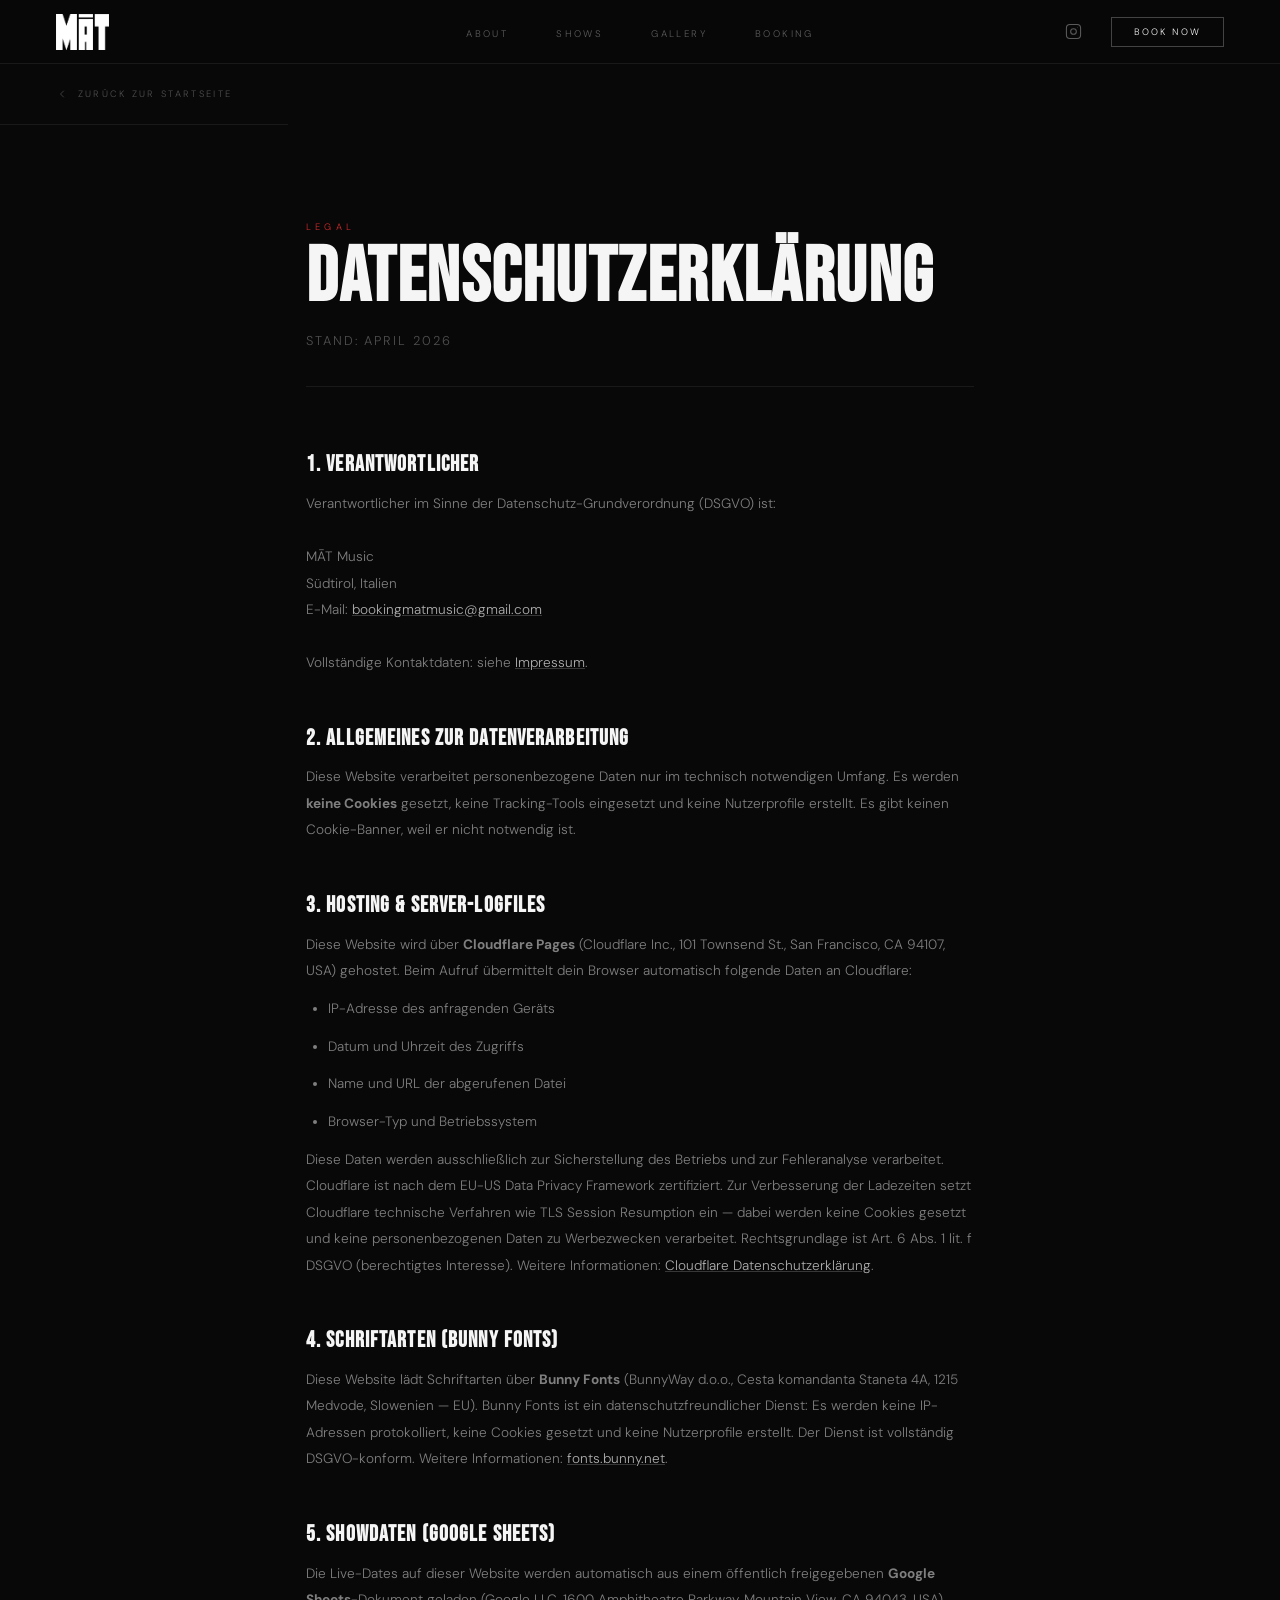
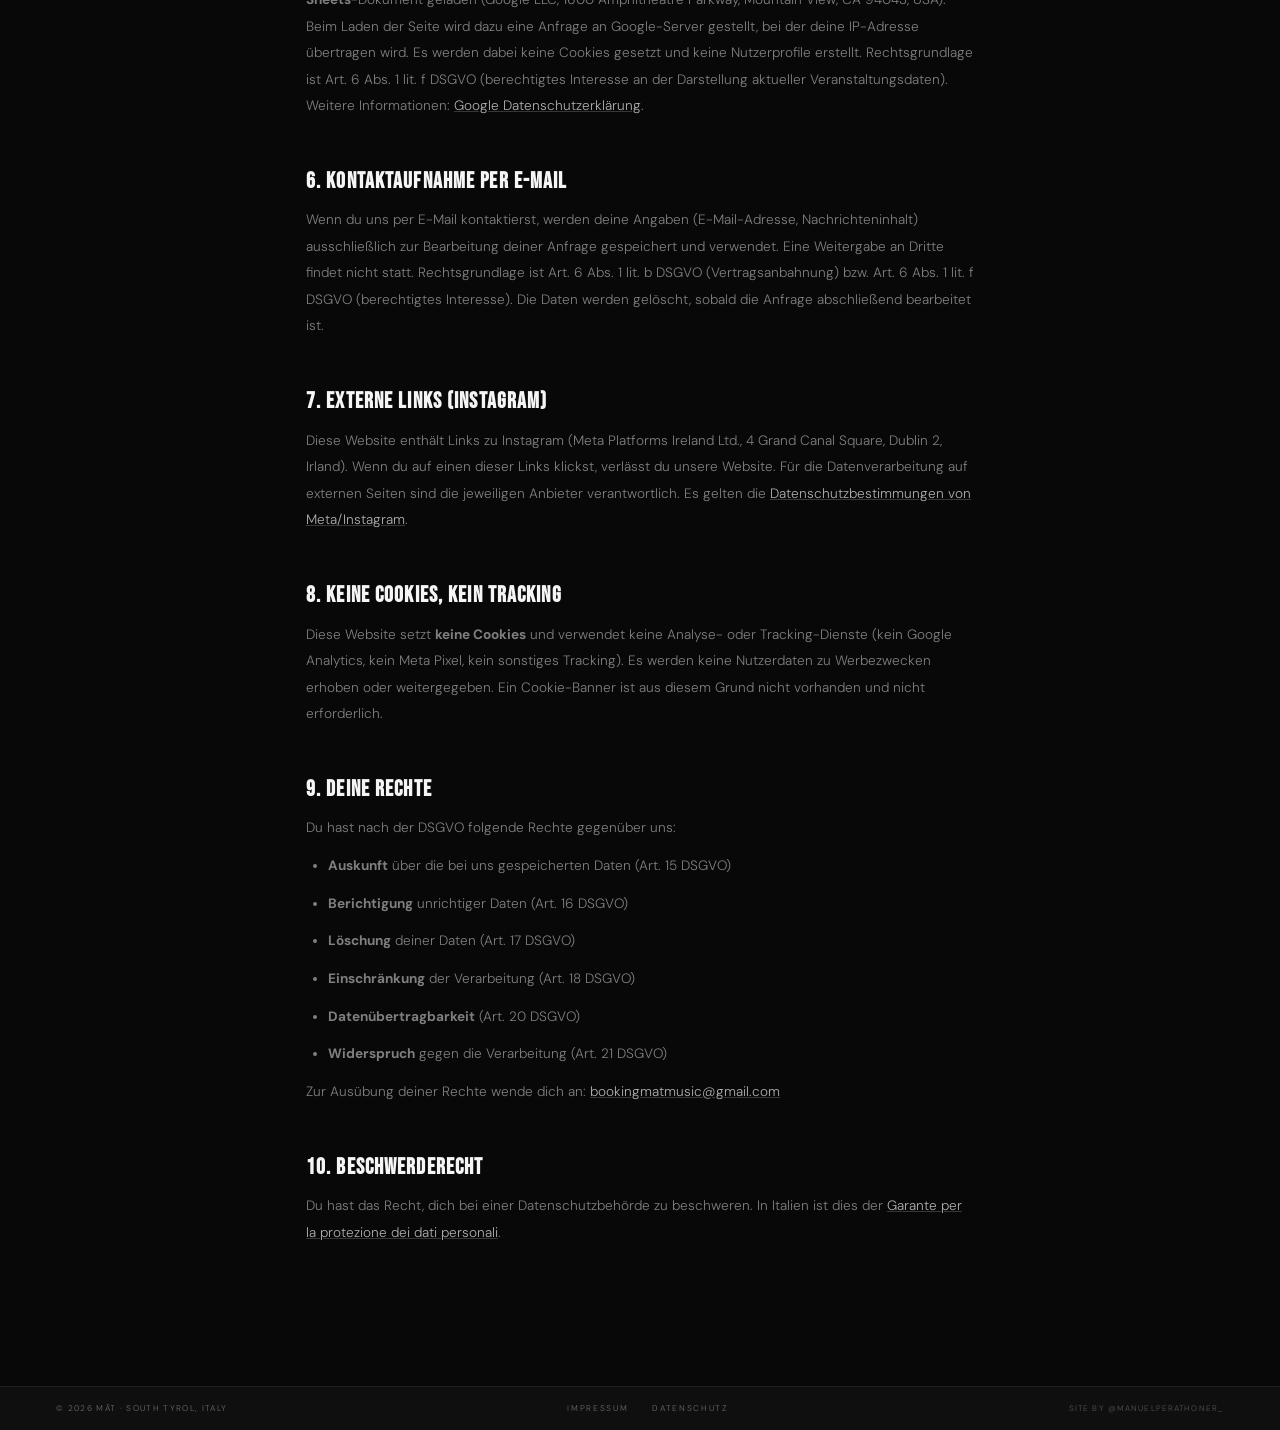
==== datenschutz.html @ 310b2f42 "Public it with Git instead of the old way" ====
<!DOCTYPE html>
<html lang="de">
<head>
  <meta charset="UTF-8">
  <meta name="viewport" content="width=device-width, initial-scale=1.0">
  <title>Datenschutz — MĀT</title>
  <meta name="description" content="Datenschutzerklärung der Website von MĀT — DJ und Producer aus Südtirol, Italien.">
  <meta name="robots" content="noindex, follow">
  <link rel="icon" type="image/svg+xml" href="favicon.svg">
  <link rel="icon" type="image/png" href="assets/logo-white.png">
  <link rel="stylesheet" href="style.css">
  <link rel="preconnect" href="https://fonts.bunny.net">
  <link href="https://fonts.bunny.net/css2?family=Bebas+Neue&family=DM+Sans:ital,wght@0,300;0,400;0,500;1,300&display=swap" rel="stylesheet">
  <style>
    .legal-page {
      max-width: 780px;
      margin: 0 auto;
      padding: 6rem 3.5rem 8rem;
    }
    .legal-page h1 {
      font-family: var(--font-display);
      font-size: clamp(3rem, 6vw, 5rem);
      line-height: 0.9;
      letter-spacing: 0.02em;
      margin-bottom: 1rem;
    }
    .legal-page .intro {
      font-size: 0.8rem;
      color: rgba(245,245,245,0.3);
      letter-spacing: 0.15em;
      text-transform: uppercase;
      margin-bottom: 4rem;
      padding-bottom: 2rem;
      border-bottom: 1px solid var(--border);
    }
    .legal-page h2 {
      font-family: var(--font-display);
      font-size: 1.4rem;
      letter-spacing: 0.05em;
      margin-top: 3rem;
      margin-bottom: 0.8rem;
      color: var(--w);
    }
    .legal-page p,
    .legal-page li {
      font-size: 0.85rem;
      line-height: 1.95;
      color: rgba(245,245,245,0.5);
      margin-bottom: 0.7rem;
    }
    .legal-page ul {
      padding-left: 1.4rem;
      margin-bottom: 0.7rem;
    }
    .legal-page a {
      color: rgba(245,245,245,0.7);
      text-decoration: underline;
      text-decoration-color: rgba(245,245,245,0.2);
      transition: color 0.2s;
    }
    .legal-page a:hover {
      color: var(--w);
    }
    .legal-page .label {
      font-size: 0.58rem;
      letter-spacing: 0.45em;
      text-transform: uppercase;
      color: var(--red);
      margin-bottom: 0.7rem;
    }
    .back-link {
      display: inline-flex;
      align-items: center;
      gap: 0.6rem;
      font-size: 0.58rem;
      letter-spacing: 0.25em;
      text-transform: uppercase;
      color: rgba(245,245,245,0.3);
      padding: 1.5rem 3.5rem;
      border-bottom: 1px solid var(--border);
      transition: color 0.2s;
      text-decoration: none;
    }
    .back-link:hover {
      color: var(--w);
    }
    .back-link svg {
      flex-shrink: 0;
    }
    @media (max-width: 768px) {
      .legal-page {
        padding: 4rem 1.5rem 6rem;
      }
      .back-link {
        padding: 1.2rem 1.5rem;
      }
    }
  </style>
</head>
<body>

  <!-- NAV -->
  <nav id="nav">
    <a href="index.html" class="nav-logo">
      <img src="assets/logo-white.png" alt="MĀT">
    </a>
    <ul class="nav-links">
      <li><a href="index.html#about">About</a></li>
      <li><a href="index.html#shows">Shows</a></li>
      <li><a href="index.html#gallery">Gallery</a></li>
      <li><a href="index.html#booking">Booking</a></li>
    </ul>
    <div class="nav-right">
      <a class="nav-ig" href="https://www.instagram.com/djmat.mp3" target="_blank" rel="noopener" aria-label="Instagram">
        <svg xmlns="http://www.w3.org/2000/svg" width="17" height="17" viewBox="0 0 24 24" fill="none" stroke="currentColor" stroke-width="1.5" stroke-linecap="round" stroke-linejoin="round"><rect x="2" y="2" width="20" height="20" rx="5" ry="5"/><circle cx="12" cy="12" r="4"/><circle cx="17.5" cy="6.5" r="0.5" fill="currentColor" stroke="none"/></svg>
      </a>
      <a class="nav-book" href="index.html#booking">Book Now</a>
    </div>
    <button class="nav-burger" id="burger" aria-label="Menu">
      <span></span><span></span><span></span>
    </button>
  </nav>

  <!-- MOBILE MENU -->
  <div class="mobile-menu" id="mobile-menu">
    <ul>
      <li><a href="index.html#about">About</a></li>
      <li><a href="index.html#shows">Shows</a></li>
      <li><a href="index.html#gallery">Gallery</a></li>
      <li><a href="index.html#booking">Booking</a></li>
    </ul>
    <div class="mobile-menu-bottom">
      <a href="index.html#booking" class="mobile-book">Book Now</a>
      <a href="https://instagram.com/djmat.mp3" target="_blank" rel="noopener" class="mobile-ig" aria-label="Instagram">
        <svg xmlns="http://www.w3.org/2000/svg" width="16" height="16" viewBox="0 0 24 24" fill="none" stroke="currentColor" stroke-width="1.5" stroke-linecap="round" stroke-linejoin="round"><rect x="2" y="2" width="20" height="20" rx="5" ry="5"/><circle cx="12" cy="12" r="4"/><circle cx="17.5" cy="6.5" r="0.5" fill="currentColor" stroke="none"/></svg>
        @djmat.mp3
      </a>
    </div>
  </div>

  <a href="index.html" class="back-link">
    <svg xmlns="http://www.w3.org/2000/svg" width="12" height="12" viewBox="0 0 24 24" fill="none" stroke="currentColor" stroke-width="1.5" stroke-linecap="round" stroke-linejoin="round"><polyline points="15 18 9 12 15 6"/></svg>
    Zurück zur Startseite
  </a>

  <main class="legal-page">
    <div class="label">Legal</div>
    <h1>Datenschutz&shy;erklärung</h1>
    <p class="intro">Stand: April 2026</p>

    <h2>1. Verantwortlicher</h2>
    <p>
      Verantwortlicher im Sinne der Datenschutz-Grundverordnung (DSGVO) ist:<br><br>
      MĀT Music<br>
      Südtirol, Italien<br>
      E-Mail: <a href="mailto:bookingmatmusic@gmail.com">bookingmatmusic@gmail.com</a><br><br>
      Vollständige Kontaktdaten: siehe <a href="impressum.html">Impressum</a>.
    </p>

    <h2>2. Allgemeines zur Datenverarbeitung</h2>
    <p>Diese Website verarbeitet personenbezogene Daten nur im technisch notwendigen Umfang. Es werden <strong>keine Cookies</strong> gesetzt, keine Tracking-Tools eingesetzt und keine Nutzerprofile erstellt. Es gibt keinen Cookie-Banner, weil er nicht notwendig ist.</p>

    <h2>3. Hosting &amp; Server-Logfiles</h2>
    <p>Diese Website wird über <strong>Cloudflare Pages</strong> (Cloudflare Inc., 101 Townsend St., San Francisco, CA 94107, USA) gehostet. Beim Aufruf übermittelt dein Browser automatisch folgende Daten an Cloudflare:</p>
    <ul>
      <li>IP-Adresse des anfragenden Geräts</li>
      <li>Datum und Uhrzeit des Zugriffs</li>
      <li>Name und URL der abgerufenen Datei</li>
      <li>Browser-Typ und Betriebssystem</li>
    </ul>
    <p>Diese Daten werden ausschließlich zur Sicherstellung des Betriebs und zur Fehleranalyse verarbeitet. Cloudflare ist nach dem EU-US Data Privacy Framework zertifiziert. Zur Verbesserung der Ladezeiten setzt Cloudflare technische Verfahren wie TLS Session Resumption ein — dabei werden keine Cookies gesetzt und keine personenbezogenen Daten zu Werbezwecken verarbeitet. Rechtsgrundlage ist Art. 6 Abs. 1 lit. f DSGVO (berechtigtes Interesse). Weitere Informationen: <a href="https://www.cloudflare.com/privacypolicy/" target="_blank" rel="noopener">Cloudflare Datenschutzerklärung</a>.</p>

    <h2>4. Schriftarten (Bunny Fonts)</h2>
    <p>Diese Website lädt Schriftarten über <strong>Bunny Fonts</strong> (BunnyWay d.o.o., Cesta komandanta Staneta 4A, 1215 Medvode, Slowenien — EU). Bunny Fonts ist ein datenschutzfreundlicher Dienst: Es werden keine IP-Adressen protokolliert, keine Cookies gesetzt und keine Nutzerprofile erstellt. Der Dienst ist vollständig DSGVO-konform. Weitere Informationen: <a href="https://fonts.bunny.net" target="_blank" rel="noopener">fonts.bunny.net</a>.</p>

    <h2>5. Showdaten (Google Sheets)</h2>
    <p>Die Live-Dates auf dieser Website werden automatisch aus einem öffentlich freigegebenen <strong>Google Sheets</strong>-Dokument geladen (Google LLC, 1600 Amphitheatre Parkway, Mountain View, CA 94043, USA). Beim Laden der Seite wird dazu eine Anfrage an Google-Server gestellt, bei der deine IP-Adresse übertragen wird. Es werden dabei keine Cookies gesetzt und keine Nutzerprofile erstellt. Rechtsgrundlage ist Art. 6 Abs. 1 lit. f DSGVO (berechtigtes Interesse an der Darstellung aktueller Veranstaltungsdaten). Weitere Informationen: <a href="https://policies.google.com/privacy" target="_blank" rel="noopener">Google Datenschutzerklärung</a>.</p>

    <h2>6. Kontaktaufnahme per E-Mail</h2>
    <p>Wenn du uns per E-Mail kontaktierst, werden deine Angaben (E-Mail-Adresse, Nachrichteninhalt) ausschließlich zur Bearbeitung deiner Anfrage gespeichert und verwendet. Eine Weitergabe an Dritte findet nicht statt. Rechtsgrundlage ist Art. 6 Abs. 1 lit. b DSGVO (Vertragsanbahnung) bzw. Art. 6 Abs. 1 lit. f DSGVO (berechtigtes Interesse). Die Daten werden gelöscht, sobald die Anfrage abschließend bearbeitet ist.</p>

    <h2>7. Externe Links (Instagram)</h2>
    <p>Diese Website enthält Links zu Instagram (Meta Platforms Ireland Ltd., 4 Grand Canal Square, Dublin 2, Irland). Wenn du auf einen dieser Links klickst, verlässt du unsere Website. Für die Datenverarbeitung auf externen Seiten sind die jeweiligen Anbieter verantwortlich. Es gelten die <a href="https://privacycenter.instagram.com/policy" target="_blank" rel="noopener">Datenschutzbestimmungen von Meta/Instagram</a>.</p>

    <h2>8. Keine Cookies, kein Tracking</h2>
    <p>Diese Website setzt <strong>keine Cookies</strong> und verwendet keine Analyse- oder Tracking-Dienste (kein Google Analytics, kein Meta Pixel, kein sonstiges Tracking). Es werden keine Nutzerdaten zu Werbezwecken erhoben oder weitergegeben. Ein Cookie-Banner ist aus diesem Grund nicht vorhanden und nicht erforderlich.</p>

    <h2>9. Deine Rechte</h2>
    <p>Du hast nach der DSGVO folgende Rechte gegenüber uns:</p>
    <ul>
      <li><strong>Auskunft</strong> über die bei uns gespeicherten Daten (Art. 15 DSGVO)</li>
      <li><strong>Berichtigung</strong> unrichtiger Daten (Art. 16 DSGVO)</li>
      <li><strong>Löschung</strong> deiner Daten (Art. 17 DSGVO)</li>
      <li><strong>Einschränkung</strong> der Verarbeitung (Art. 18 DSGVO)</li>
      <li><strong>Datenübertragbarkeit</strong> (Art. 20 DSGVO)</li>
      <li><strong>Widerspruch</strong> gegen die Verarbeitung (Art. 21 DSGVO)</li>
    </ul>
    <p>Zur Ausübung deiner Rechte wende dich an: <a href="mailto:bookingmatmusic@gmail.com">bookingmatmusic@gmail.com</a></p>

    <h2>10. Beschwerderecht</h2>
    <p>Du hast das Recht, dich bei einer Datenschutzbehörde zu beschweren. In Italien ist dies der <a href="https://www.garanteprivacy.it" target="_blank" rel="noopener">Garante per la protezione dei dati personali</a>.</p>
  </main>

  <!-- FOOTER (minimal) -->
  <footer>
    <div class="footer-bottom">
      <span class="footer-copy">© 2026 MĀT · South Tyrol, Italy</span>
      <div class="footer-legal-links">
        <a href="impressum.html" class="footer-legal-link">Impressum</a>
        <a href="datenschutz.html" class="footer-legal-link">Datenschutz</a>
      </div>
      <span class="footer-credit">site by <a href="https://instagram.com/manuelperathoner_" target="_blank" rel="noopener">@manuelperathoner_</a></span>
    </div>
  </footer>

  <script>
    // Mobile menu
    const burger = document.querySelector('.nav-burger');
    const mobileMenu = document.getElementById('mobile-menu');
    if (burger && mobileMenu) {
      burger.addEventListener('click', () => mobileMenu.classList.toggle('open'));
      mobileMenu.querySelectorAll('a').forEach(l => l.addEventListener('click', () => mobileMenu.classList.remove('open')));
    }
    // Nav hide on scroll
    let lastScroll = 0;
    const nav = document.getElementById('nav');
    nav.style.transition = 'transform 0.3s ease';
    window.addEventListener('scroll', () => {
      const current = window.scrollY;
      nav.style.transform = (current > 80 && current > lastScroll) ? 'translateY(-100%)' : 'translateY(0)';
      lastScroll = current;
    }, { passive: true });
  </script>
</body>
</html>
---- style.css ----
/* =========================================
   MĀT — DJ Website
   style.css
   ========================================= */

/* --- RESET & ROOT --- */
*, *::before, *::after {
  margin: 0;
  padding: 0;
  box-sizing: border-box;
}

:root {
  --bg:       #080808;
  --bg2:      #0F0F0F;
  --bg3:      #141414;
  --w:        #F5F5F5;
  --w2:       rgba(245, 245, 245, 0.55);
  --w3:       rgba(245, 245, 245, 0.12);
  --red:      #D42B2B;
  --border:   rgba(245, 245, 245, 0.07);
  --font-display: 'Bebas Neue', sans-serif;
  --font-body:    'DM Sans', sans-serif;
}

html {
  scroll-behavior: smooth;
}

body {
  background: var(--bg);
  color: var(--w);
  font-family: var(--font-body);
  font-weight: 300;
  overflow-x: hidden;
  -webkit-font-smoothing: antialiased;
}

img {
  display: block;
  max-width: 100%;
}

a {
  color: inherit;
  text-decoration: none;
}

/* --- TYPOGRAPHY --- */
.sec-label {
  font-size: 0.58rem;
  letter-spacing: 0.45em;
  text-transform: uppercase;
  color: var(--red);
  margin-bottom: 0.7rem;
}

.sec-title {
  font-family: var(--font-display);
  font-size: clamp(3rem, 6vw, 5.5rem);
  line-height: 0.88;
  letter-spacing: 0.02em;
  margin-bottom: 2.5rem;
}

/* --- LAYOUT --- */
.container {
  max-width: 1200px;
  margin: 0 auto;
  padding: 0 3.5rem;
}

.section {
  padding: 6rem 0;
}

.divider {
  height: 1px;
  background: var(--border);
  margin: 0 3.5rem;
}

/* --- BUTTONS --- */
.btn {
  display: inline-block;
  padding: 0.95rem 2.5rem;
  font-family: var(--font-body);
  font-size: 0.68rem;
  letter-spacing: 0.2em;
  text-transform: uppercase;
  font-weight: 500;
  transition: all 0.2s ease;
  cursor: pointer;
}

.btn-white {
  background: var(--w);
  color: var(--bg);
}

.btn-white:hover {
  background: #ddd;
}

.btn-line {
  border: 1px solid rgba(245, 245, 245, 0.25);
  color: var(--w);
}

.btn-line:hover {
  border-color: var(--w);
}

/* =========================================
   NAV
   ========================================= */
nav {
  position: sticky;
  top: 0;
  z-index: 100;
  display: flex;
  justify-content: space-between;
  align-items: center;
  padding: 0 3.5rem;
  height: 64px;
  background: rgba(8, 8, 8, 0.97);
  border-bottom: 1px solid var(--border);
  backdrop-filter: blur(16px);
  -webkit-backdrop-filter: blur(16px);
}

.nav-logo img {
  height: 36px;
  transition: opacity 0.2s ease;
}

.nav-logo img:hover {
  opacity: 0.75;
}

.nav-links {
  display: flex;
  gap: 3rem;
  list-style: none;
  position: absolute;
  left: 50%;
  transform: translateX(-50%);
}

.nav-links a {
  font-size: 0.6rem;
  letter-spacing: 0.25em;
  text-transform: uppercase;
  opacity: 0.35;
  transition: opacity 0.2s;
}

.nav-links a:hover {
  opacity: 1;
}

.nav-right {
  display: flex;
  align-items: center;
  gap: 1.8rem;
}

.nav-ig {
  display: flex;
  align-items: center;
  opacity: 0.35;
  transition: opacity 0.2s;
}

.nav-ig:hover {
  opacity: 1;
}

.nav-book {
  padding: 0.5rem 1.4rem;
  border: 1px solid rgba(245, 245, 245, 0.25);
  font-size: 0.58rem;
  letter-spacing: 0.22em;
  text-transform: uppercase;
  transition: background 0.2s, color 0.2s, border-color 0.2s;
}

.nav-book:hover {
  background: var(--w);
  color: var(--bg);
  border-color: var(--w);
}

.nav-burger {
  display: none;
  flex-direction: column;
  gap: 5px;
  background: none;
  border: none;
  cursor: pointer;
  padding: 4px;
}

.nav-burger span {
  display: block;
  width: 24px;
  height: 1px;
  background: var(--w);
  transition: all 0.3s;
}

/* Mobile Menu */
.mobile-menu {
  display: none;
  position: fixed;
  top: 61px;
  left: 0;
  right: 0;
  z-index: 99;
  background: rgba(8, 8, 8, 0.98);
  border-bottom: 1px solid var(--border);
  padding: 2rem 3rem;
  transform: translateY(-100%);
  transition: transform 0.3s ease;
}

.mobile-menu.open {
  transform: translateY(0);
}

.mobile-menu ul {
  list-style: none;
  display: flex;
  flex-direction: column;
  gap: 1.5rem;
}

.mobile-menu a {
  font-size: 1rem;
  letter-spacing: 0.2em;
  text-transform: uppercase;
  opacity: 0.6;
  transition: opacity 0.2s;
}

.mobile-menu a:hover {
  opacity: 1;
}

.mobile-menu-bottom {
  display: flex;
  align-items: center;
  justify-content: space-between;
  margin-top: 2rem;
  padding-top: 1.5rem;
  border-top: 1px solid var(--border);
}

.mobile-book {
  display: inline-block;
  padding: 0.7rem 1.8rem;
  border: 1px solid rgba(245, 245, 245, 0.25);
  font-size: 0.6rem;
  letter-spacing: 0.22em;
  text-transform: uppercase;
  color: var(--w) !important;
  opacity: 1 !important;
  transition: background 0.2s, border-color 0.2s;
}

.mobile-book:hover {
  background: var(--w);
  color: var(--bg) !important;
  border-color: var(--w);
}

.mobile-ig {
  display: flex;
  align-items: center;
  gap: 0.5rem;
  font-size: 0.58rem;
  letter-spacing: 0.18em;
  text-transform: uppercase;
  color: rgba(245, 245, 245, 0.5) !important;
  opacity: 1 !important;
  transition: color 0.2s;
}

.mobile-ig:hover {
  color: var(--w) !important;
}

/* =========================================
   HERO
   ========================================= */
.hero {
  position: relative;
  min-height: 100vh;
  display: flex;
  flex-direction: column;
  justify-content: flex-end;
  padding: 0 3.5rem 2rem;
  overflow: hidden;
}

.hero-bg {
  position: absolute;
  inset: 0;
  z-index: 0;
}

.hero-bg img {
  width: 100%;
  height: 100%;
  object-fit: cover;
  filter: saturate(0) brightness(0.35);
}

.hero-bg::after {
  content: '';
  position: absolute;
  inset: 0;
  background: linear-gradient(
    to top,
    rgba(8, 8, 8, 0.95) 0%,
    rgba(8, 8, 8, 0.3) 45%,
    rgba(8, 8, 8, 0.05) 100%
  );
}

.hero-content {
  position: relative;
  z-index: 2;
  max-width: 900px;
}

.hero-eyebrow {
  display: flex;
  align-items: center;
  gap: 0.7rem;
  font-size: 0.6rem;
  letter-spacing: 0.35em;
  text-transform: uppercase;
  color: rgba(245, 245, 245, 0.4);
  margin-bottom: 1rem;
}

.eyebrow-line {
  display: block;
  width: 24px;
  height: 1px;
  background: var(--red);
  flex-shrink: 0;
}

.hero-logo {
  width: min(480px, 75vw);
  margin-top: 4rem;
  margin-bottom: 2.5rem;
  transition: transform 0.3s ease;
}

.hero-logo:hover {
  transform: scale(1.02);
}

.hero-desc {
  font-size: 0.95rem;
  line-height: 1.9;
  color: var(--w2);
  max-width: 500px;
  margin-bottom: 3.5rem;
}

.hero-btns {
  display: flex;
  gap: 1.2rem;
  flex-wrap: wrap;
  margin-bottom: 4rem;
}

.hero-stats {
  display: flex;
  gap: 3.5rem;
  padding-top: 3rem;
  border-top: 1px solid var(--border);
}

.hstat-n {
  font-family: var(--font-display);
  font-size: 2.8rem;
  line-height: 1;
}

.hstat-l {
  font-size: 0.6rem;
  letter-spacing: 0.2em;
  text-transform: uppercase;
  color: rgba(245, 245, 245, 0.3);
  margin-top: 0.3rem;
}

/* =========================================
   TICKER
   ========================================= */
.ticker {
  overflow: hidden;
  white-space: nowrap;
  border-top: 1px solid var(--border);
  border-bottom: 1px solid var(--border);
  padding: 0.6rem 0;
  background: var(--bg2);
}

.ticker-inner {
  display: inline-block;
  animation: tick 28s linear infinite;
  font-family: var(--font-display);
  font-size: 0.9rem;
  letter-spacing: 0.2em;
  color: rgba(245, 245, 245, 0.22);
}

.ticker-inner b {
  color: var(--red);
  font-weight: 400;
}

@keyframes tick {
  0%   { transform: translateX(0); }
  100% { transform: translateX(-50%); }
}

/* =========================================
   ABOUT
   ========================================= */
.about-grid {
  display: grid;
  grid-template-columns: 1fr 1fr;
  gap: 6rem;
  align-items: start;
}

.about-photo {
  aspect-ratio: 3 / 4;
  overflow: hidden;
  position: relative;
}

.about-photo img {
  width: 100%;
  height: 100%;
  object-fit: cover;
  filter: saturate(0) brightness(0.8);
  transition: transform 0.6s ease;
}

.about-photo:hover img {
  transform: scale(1.03);
}

.about-photo::before {
  content: '';
  position: absolute;
  inset: 0;
  border: 1px solid var(--border);
  z-index: 1;
  pointer-events: none;
}

.about-text p {
  font-size: 0.88rem;
  line-height: 1.95;
  color: var(--w2);
  margin-bottom: 1.1rem;
}

.pill-row {
  display: flex;
  flex-wrap: wrap;
  gap: 0.5rem;
  margin-top: 1.8rem;
}

.pill {
  padding: 0.35rem 0.9rem;
  border: 1px solid var(--border);
  font-size: 0.6rem;
  letter-spacing: 0.18em;
  text-transform: uppercase;
  color: rgba(245, 245, 245, 0.35);
  transition: border-color 0.2s, color 0.2s;
}

.pill:hover {
  border-color: rgba(245, 245, 245, 0.3);
  color: rgba(245, 245, 245, 0.7);
}

/* =========================================
   SHOWS / GIGS
   ========================================= */
.shows-section {
  background: var(--bg2);
  padding: 5rem 0 0;
}

.shows-section .container {
  padding-bottom: 2rem;
}

.gigs-list {
  border-top: 1px solid var(--border);
}

.gig {
  display: grid;
  grid-template-columns: 100px 1fr auto;
  align-items: center;
  padding: 1.5rem 3.5rem;
  border-bottom: 1px solid var(--border);
  gap: 2rem;
  transition: background 0.18s;
  cursor: default;
  position: relative;
}

.gig::after {
  content: '';
  position: absolute;
  left: 0;
  top: 0;
  bottom: 0;
  width: 2px;
  background: var(--red);
  transform: scaleY(0);
  transform-origin: bottom;
  transition: transform 0.3s ease;
}

.gig:hover {
  background: rgba(245, 245, 245, 0.02);
}

.gig:hover::after {
  transform: scaleY(1);
}

.gig:hover .gig-v {
  color: var(--w);
}

.gig-d {
  font-family: var(--font-display);
  font-size: 1rem;
  color: rgba(245, 245, 245, 0.35);
  letter-spacing: 0.06em;
}

.gig-v {
  font-size: 0.9rem;
  color: rgba(245, 245, 245, 0.7);
  transition: color 0.2s;
  letter-spacing: 0.02em;
}

.gig-l {
  font-size: 0.6rem;
  letter-spacing: 0.18em;
  text-transform: uppercase;
  color: rgba(245, 245, 245, 0.25);
  text-align: right;
}

/* =========================================
   SOUNDS / MIXES
   ========================================= */
.sounds-section {
  padding: 5rem 0 0;
}

.sounds-section .container {
  padding-bottom: 2rem;
}

.sounds-section .mix-grid {
  border-top: 1px solid var(--border);
  border-bottom: 1px solid var(--border);
}

.mix-grid {
  display: grid;
  grid-template-columns: repeat(3, 1fr);
  gap: 1px;
  background: var(--border);
}

.mix-card {
  background: var(--bg2);
  padding: 2.2rem;
  position: relative;
  overflow: hidden;
  cursor: pointer;
  transition: background 0.2s;
}

.mix-card:hover {
  background: var(--bg3);
}

.mix-card:hover .mix-play {
  opacity: 1;
  transform: scale(1);
}

.mix-num {
  font-family: var(--font-display);
  font-size: 4rem;
  color: rgba(245, 245, 245, 0.04);
  line-height: 1;
  position: absolute;
  right: 1rem;
  bottom: 0.5rem;
  user-select: none;
}

.mix-tag {
  font-size: 0.58rem;
  letter-spacing: 0.25em;
  text-transform: uppercase;
  color: var(--red);
  margin-bottom: 0.7rem;
}

.mix-title {
  font-family: var(--font-display);
  font-size: 1.8rem;
  letter-spacing: 0.04em;
  line-height: 1;
  margin-bottom: 0.4rem;
}

.mix-meta {
  font-size: 0.68rem;
  color: rgba(245, 245, 245, 0.3);
  letter-spacing: 0.1em;
}

.mix-play {
  display: inline-flex;
  align-items: center;
  justify-content: center;
  width: 36px;
  height: 36px;
  border: 1px solid rgba(245, 245, 245, 0.2);
  margin-top: 1.5rem;
  opacity: 0;
  transform: scale(0.8);
  transition: all 0.25s ease;
  color: var(--w);
}

.mix-play svg {
  width: 12px;
  height: 12px;
}

/* =========================================
   BOOKING
   ========================================= */
.booking-section {
  background: var(--bg2);
  border-top: 1px solid var(--border);
  border-bottom: 1px solid var(--border);
  padding: 6rem 0;
}

.booking-grid {
  display: grid;
  grid-template-columns: 1fr 1fr;
  gap: 6rem;
  align-items: start;
}

.booking-title {
  font-family: var(--font-display);
  font-size: clamp(3rem, 6vw, 5rem);
  line-height: 0.88;
  margin-bottom: 2rem;
}

.booking-p {
  font-size: 0.85rem;
  line-height: 1.9;
  color: var(--w2);
  margin-bottom: 2.5rem;
}

.booking-email {
  display: block;
  font-family: var(--font-display);
  font-size: clamp(1.1rem, 2.8vw, 2rem);
  letter-spacing: 0.04em;
  margin-bottom: 2rem;
  padding-bottom: 1.2rem;
  border-bottom: 1px solid var(--border);
  transition: color 0.2s;
}

.booking-email:hover {
  color: rgba(245, 245, 245, 0.6);
}

.booking-btns {
  display: flex;
  gap: 1rem;
  flex-wrap: wrap;
}

.cinfo {
  border-top: 1px solid var(--border);
}

.cinfo-row {
  display: flex;
  justify-content: space-between;
  align-items: center;
  padding: 1.1rem 0;
  border-bottom: 1px solid var(--border);
}

.cinfo-label {
  font-size: 0.58rem;
  letter-spacing: 0.25em;
  text-transform: uppercase;
  color: rgba(245, 245, 245, 0.25);
}

.cinfo-row a,
.cinfo-row span:last-child {
  font-size: 0.8rem;
  color: rgba(245, 245, 245, 0.6);
  transition: color 0.2s;
}

.cinfo-row a:hover {
  color: var(--w);
}

/* =========================================
   FOOTER
   ========================================= */
footer {
  border-top: 1px solid var(--border);
  background: var(--bg2);
}

/* Top row: logo + nav + social in one line */
.footer-main {
  display: flex;
  align-items: center;
  justify-content: space-between;
  gap: 2rem;
  padding: 2rem 3.5rem;
  border-bottom: 1px solid var(--border);
  flex-wrap: wrap;
}

.footer-logo img {
  height: 28px;
  opacity: 0.6;
  transition: opacity 0.2s ease;
  display: block;
}

.footer-logo:hover img {
  opacity: 1;
}

/* Nav links — horizontal row */
.footer-nav {
  display: flex;
  align-items: center;
  gap: 2.5rem;
  flex-wrap: wrap;
}

.footer-nav a {
  font-size: 0.6rem;
  letter-spacing: 0.22em;
  text-transform: uppercase;
  color: rgba(245, 245, 245, 0.55);
  transition: color 0.2s;
}

.footer-nav a:hover {
  color: var(--w);
}

.footer-book {
  color: rgba(245, 245, 245, 0.75) !important;
}

.footer-book:hover {
  color: var(--w) !important;
}

/* Social links */
.footer-social {
  display: flex;
  align-items: center;
  gap: 1.5rem;
}

.footer-ig-link,
.footer-email-link {
  display: flex;
  align-items: center;
  gap: 0.5rem;
  font-size: 0.58rem;
  letter-spacing: 0.15em;
  text-transform: uppercase;
  color: rgba(245, 245, 245, 0.55);
  transition: color 0.2s;
}

.footer-ig-link:hover,
.footer-email-link:hover {
  color: var(--w);
}

.footer-ig-link svg,
.footer-email-link svg {
  flex-shrink: 0;
}

/* Bottom bar */
.footer-bottom {
  display: flex;
  justify-content: space-between;
  align-items: center;
  padding: 1rem 3.5rem;
  flex-wrap: wrap;
  gap: 0.6rem;
}

.footer-copy {
  font-size: 0.52rem;
  letter-spacing: 0.16em;
  text-transform: uppercase;
  color: rgba(245, 245, 245, 0.4);
}

.footer-legal-links {
  display: flex;
  gap: 1.5rem;
}

.footer-legal-link {
  font-size: 0.52rem;
  letter-spacing: 0.2em;
  text-transform: uppercase;
  color: rgba(245, 245, 245, 0.4);
  transition: color 0.2s;
}

.footer-legal-link:hover {
  color: var(--w);
}

.footer-credit {
  font-size: 0.5rem;
  letter-spacing: 0.14em;
  text-transform: uppercase;
  color: rgba(245, 245, 245, 0.3);
}

.footer-credit a {
  color: inherit;
  transition: color 0.2s;
}

.footer-credit a:hover {
  color: rgba(245, 245, 245, 0.7);
}

/* Footer responsive */
@media (max-width: 900px) {
  .footer-nav {
    gap: 1.8rem;
  }
}

@media (max-width: 768px) {
  .footer-main {
    flex-direction: column;
    align-items: flex-start;
    gap: 1.4rem;
    padding: 1.8rem 1.5rem;
  }

  .footer-nav {
    gap: 1.4rem;
  }

  .footer-social {
    gap: 1.2rem;
  }

  .footer-bottom {
    padding: 0.9rem 1.5rem;
    gap: 0.4rem;
    flex-direction: row;
    justify-content: space-between;
    flex-wrap: wrap;
  }
}

/* =========================================
   LOADER
   ========================================= */
.loader {
  position: fixed;
  inset: 0;
  z-index: 999;
  background: var(--bg);
  display: flex;
  flex-direction: column;
  align-items: center;
  justify-content: center;
  gap: 2.5rem;
  transition: opacity 0.5s ease, visibility 0.5s ease;
}

.loader.hidden {
  opacity: 0;
  visibility: hidden;
  pointer-events: none;
}

.loader-logo {
  height: 48px;
  opacity: 0.9;
  animation: pulse 1.8s ease-in-out infinite;
}

@keyframes pulse {
  0%, 100% { opacity: 0.9; }
  50%       { opacity: 0.4; }
}

.loader-bar {
  width: 180px;
  height: 1px;
  background: var(--w3);
  overflow: hidden;
}

.loader-fill {
  height: 100%;
  width: 0%;
  background: var(--red);
  animation: load 1.4s cubic-bezier(0.4, 0, 0.2, 1) forwards;
}

@keyframes load {
  0%   { width: 0%; }
  100% { width: 100%; }
}

/* =========================================
   CUSTOM CURSOR
   ========================================= */
.cursor {
  width: 6px;
  height: 6px;
  background: var(--w);
  border-radius: 50%;
  position: fixed;
  top: 0;
  left: 0;
  pointer-events: none;
  z-index: 9999;
  transform: translate(-50%, -50%);
  transition: transform 0.1s ease, opacity 0.2s;
}

.cursor-ring {
  width: 32px;
  height: 32px;
  border: 1px solid rgba(245, 245, 245, 0.4);
  border-radius: 50%;
  position: fixed;
  top: 0;
  left: 0;
  pointer-events: none;
  z-index: 9998;
  transform: translate(-50%, -50%);
  transition: transform 0.12s ease, width 0.2s ease, height 0.2s ease, border-color 0.2s ease;
}

.cursor-ring.hovering {
  width: 52px;
  height: 52px;
  border-color: rgba(245, 245, 245, 0.15);
}

@media (hover: none) {
  .cursor, .cursor-ring { display: none; }
}

/* =========================================
   HERO VIDEO & OVERLAY
   ========================================= */
.hero-video {
  width: 100%;
  height: 100%;
  object-fit: cover;
  filter: saturate(0.2) brightness(0.68);
}

.hero-overlay {
  position: absolute;
  inset: 0;
  background: linear-gradient(
    to top,
    rgba(8, 8, 8, 0.85) 0%,
    rgba(8, 8, 8, 0.2) 40%,
    transparent 100%
  );
}

/* =========================================
   HERO ANIM-UP (entrance)
   ========================================= */
.anim-up {
  opacity: 0;
  transform: translateY(22px);
  animation: animUp 0.75s cubic-bezier(0.25, 0.46, 0.45, 0.94) forwards;
  animation-delay: var(--d, 0s);
}

@keyframes animUp {
  to {
    opacity: 1;
    transform: translateY(0);
  }
}

/* =========================================
   SCROLL HINT
   ========================================= */
.scroll-hint {
  position: absolute;
  bottom: 2.5rem;
  right: 3.5rem;
  z-index: 2;
  display: flex;
  flex-direction: column;
  align-items: center;
  gap: 0.6rem;
}

.scroll-line {
  width: 1px;
  height: 48px;
  background: linear-gradient(to bottom, rgba(245,245,245,0.5), transparent);
  animation: scrollPulse 1.8s ease-in-out infinite;
}

@keyframes scrollPulse {
  0%, 100% { opacity: 0.5; transform: scaleY(1); }
  50%       { opacity: 1;   transform: scaleY(1.1); }
}

.scroll-hint span {
  font-size: 0.52rem;
  letter-spacing: 0.35em;
  text-transform: uppercase;
  color: rgba(245, 245, 245, 0.25);
  writing-mode: vertical-rl;
}

/* =========================================
   ABOUT — dual photo layout
   ========================================= */
.about-photos {
  display: grid;
  grid-template-rows: auto auto;
  gap: 1rem;
  position: relative;
}

.about-photo-main {
  aspect-ratio: 3 / 4;
  overflow: hidden;
  position: relative;
}

.about-photo-main img {
  width: 100%;
  height: 100%;
  object-fit: cover;
  filter: saturate(0) brightness(0.8);
  transition: transform 0.6s ease;
}

.about-photo-main:hover img {
  transform: scale(1.03);
}

.about-photo-main::before {
  content: '';
  position: absolute;
  inset: 0;
  border: 1px solid var(--border);
  z-index: 1;
  pointer-events: none;
}

.about-photo-sub {
  aspect-ratio: 16 / 7;
  overflow: hidden;
  position: relative;
}

.about-photo-sub img {
  width: 100%;
  height: 100%;
  object-fit: cover;
  filter: saturate(0) brightness(0.7);
  transition: transform 0.6s ease;
}

.about-photo-sub:hover img {
  transform: scale(1.03);
}

.about-photo-sub::before {
  content: '';
  position: absolute;
  inset: 0;
  border: 1px solid var(--border);
  z-index: 1;
  pointer-events: none;
}

/* =========================================
   GIG TAG
   ========================================= */
.gig-tag {
  font-size: 0.52rem;
  letter-spacing: 0.22em;
  text-transform: uppercase;
  color: rgba(245, 245, 245, 0.22);
  border: 1px solid var(--border);
  padding: 0.3rem 0.75rem;
  white-space: nowrap;
  transition: color 0.2s, border-color 0.2s;
}

.gig:hover .gig-tag {
  color: var(--red);
  border-color: rgba(212, 43, 43, 0.3);
}

/* Loading dots for gig list */
.gigs-loading {
  display: flex;
  gap: 0.5rem;
  padding: 3rem 1.5rem;
}
.gigs-loading span {
  width: 6px;
  height: 6px;
  border-radius: 50%;
  background: var(--w3);
  animation: gigDot 1.2s ease-in-out infinite;
}
.gigs-loading span:nth-child(2) { animation-delay: 0.2s; }
.gigs-loading span:nth-child(3) { animation-delay: 0.4s; }
@keyframes gigDot {
  0%, 80%, 100% { opacity: 0.2; transform: scale(0.8); }
  40%            { opacity: 1;   transform: scale(1);   }
}

/* =========================================
   GALLERY
   ========================================= */
.gallery-section {
  padding: 6rem 0 4rem;
  overflow: hidden;
}

.gallery-hint {
  font-size: 0.58rem;
  letter-spacing: 0.3em;
  text-transform: uppercase;
  color: rgba(245, 245, 245, 0.2);
  margin-top: -1rem;
  margin-bottom: 2.5rem;
}

.gallery-track {
  display: flex;
  gap: 1rem;
  overflow-x: auto;
  scrollbar-width: none;
  -ms-overflow-style: none;
  padding: 0 3.5rem 1rem;
  cursor: grab;
  user-select: none;
  -webkit-overflow-scrolling: touch;
  will-change: scroll-position;
}

.gallery-track::-webkit-scrollbar {
  display: none;
}

.gallery-track.dragging {
  cursor: grabbing;
}

.gallery-item {
  flex-shrink: 0;
  width: 300px;
  height: 420px;
  overflow: hidden;
  position: relative;
  contain: layout style;
  transform: translateZ(0);
}

.gallery-item img {
  width: 100%;
  height: 100%;
  object-fit: cover;
  filter: saturate(0) brightness(0.72);
  transition: filter 0.5s ease, transform 0.6s ease;
  pointer-events: none;
  will-change: transform, filter;
}

.gallery-item:hover img {
  filter: saturate(1) brightness(1);
  transform: scale(1.05);
}

/* Disable transitions while dragging for max performance */
.gallery-track.dragging .gallery-item img {
  transition: none;
}

/* =========================================
   REEL SECTION
   ========================================= */
.reel-section {
  padding: 6rem 0;
  background: var(--bg2);
  border-top: 1px solid var(--border);
}

.reel-section .container {
  padding-bottom: 2.5rem;
}

.reel-grid {
  display: grid;
  grid-template-columns: 1fr 1.3fr 1fr;
  gap: 2px;
  background: var(--border);
}

.reel-item {
  position: relative;
  overflow: hidden;
  aspect-ratio: 4 / 5;
}

.reel-item.reel-tall {
  grid-row: span 2;
  aspect-ratio: unset;
}

.reel-item video {
  width: 100%;
  height: 100%;
  object-fit: cover;
  filter: saturate(0) brightness(0.65);
  transition: filter 0.5s ease, transform 0.5s ease;
}

.reel-item:hover video {
  filter: saturate(0.2) brightness(0.85);
  transform: scale(1.03);
}

.reel-overlay {
  position: absolute;
  inset: 0;
  background: linear-gradient(to top, rgba(8,8,8,0.5) 0%, transparent 60%);
  pointer-events: none;
}

/* =========================================
   BOOKING BG
   ========================================= */
.booking-section {
  position: relative;
}

.booking-bg {
  position: absolute;
  inset: 0;
  z-index: 0;
  overflow: hidden;
}

.booking-bg img {
  width: 100%;
  height: 100%;
  object-fit: cover;
  filter: saturate(0) brightness(0.15);
}

.booking-bg-overlay {
  position: absolute;
  inset: 0;
  background: linear-gradient(to right, rgba(8,8,8,0.95) 0%, rgba(8,8,8,0.7) 60%, rgba(8,8,8,0.55) 100%);
}

.booking-section .container {
  position: relative;
  z-index: 1;
}

/* =========================================
   SCROLL REVEAL ANIMATION
   ========================================= */
.reveal {
  opacity: 0;
  transform: translateY(20px);
  transition: opacity 0.55s ease, transform 0.55s ease;
}

.reveal.visible {
  opacity: 1;
  transform: translateY(0);
}

/* =========================================
   RESPONSIVE
   ========================================= */
@media (max-width: 900px) {
  .about-grid {
    grid-template-columns: 1fr;
    gap: 3rem;
  }

  .about-photo {
    display: none;
  }

  .mix-grid {
    grid-template-columns: repeat(2, 1fr);
  }

  .booking-grid {
    grid-template-columns: 1fr;
    gap: 3rem;
  }
}

@media (max-width: 768px) {
  nav {
    padding: 0 1.5rem;
  }

  .nav-links,
  .nav-book {
    display: none;
  }

  .nav-burger {
    display: flex;
  }

  .mobile-menu {
    display: block;
  }

  /* Hero: use svh so address bar doesn't clip content */
  .hero {
    padding: 0 1.5rem 3.5rem;
    min-height: 100svh;
  }

  .hero-stats {
    gap: 1.5rem;
    padding-top: 2rem;
  }

  .container {
    padding: 0 1.5rem;
  }

  .section {
    padding: 4rem 0;
  }

  .divider {
    margin: 0 1.5rem;
  }

  /* About photos: cap height so they don't dominate on mobile */
  .about-photo-main {
    aspect-ratio: 4 / 3;
  }

  .about-photo-sub {
    display: none;
  }

  /* Sounds */
  .sounds-section {
    padding-top: 3.5rem;
  }

  .mix-grid {
    grid-template-columns: 1fr;
  }

  /* Shows */
  .shows-section {
    padding-top: 3.5rem;
  }

  .gig {
    grid-template-columns: 72px 1fr;
    padding: 1.1rem 1.5rem;
    gap: 0.8rem;
  }

  .gig-l,
  .gig-tag {
    display: none;
  }

  .booking-section {
    padding: 4rem 0;
  }

  .scroll-hint {
    display: none;
  }

  .reel-grid {
    grid-template-columns: 1fr 1fr;
    grid-template-rows: auto;
  }

  .reel-item {
    aspect-ratio: 4 / 5;
  }

  .reel-item.reel-tall {
    grid-row: 1 / 3;
    aspect-ratio: unset;
  }

  .gallery-track {
    padding: 0 1.5rem 1rem;
  }

  .gallery-item {
    width: 220px;
    height: 300px;
  }
}

/* Tiny phones */
@media (max-width: 400px) {
  .hero-stats {
    gap: 1rem;
  }

  .hstat-n {
    font-size: 2.2rem;
  }

  .gallery-item {
    width: 180px;
    height: 250px;
  }
}
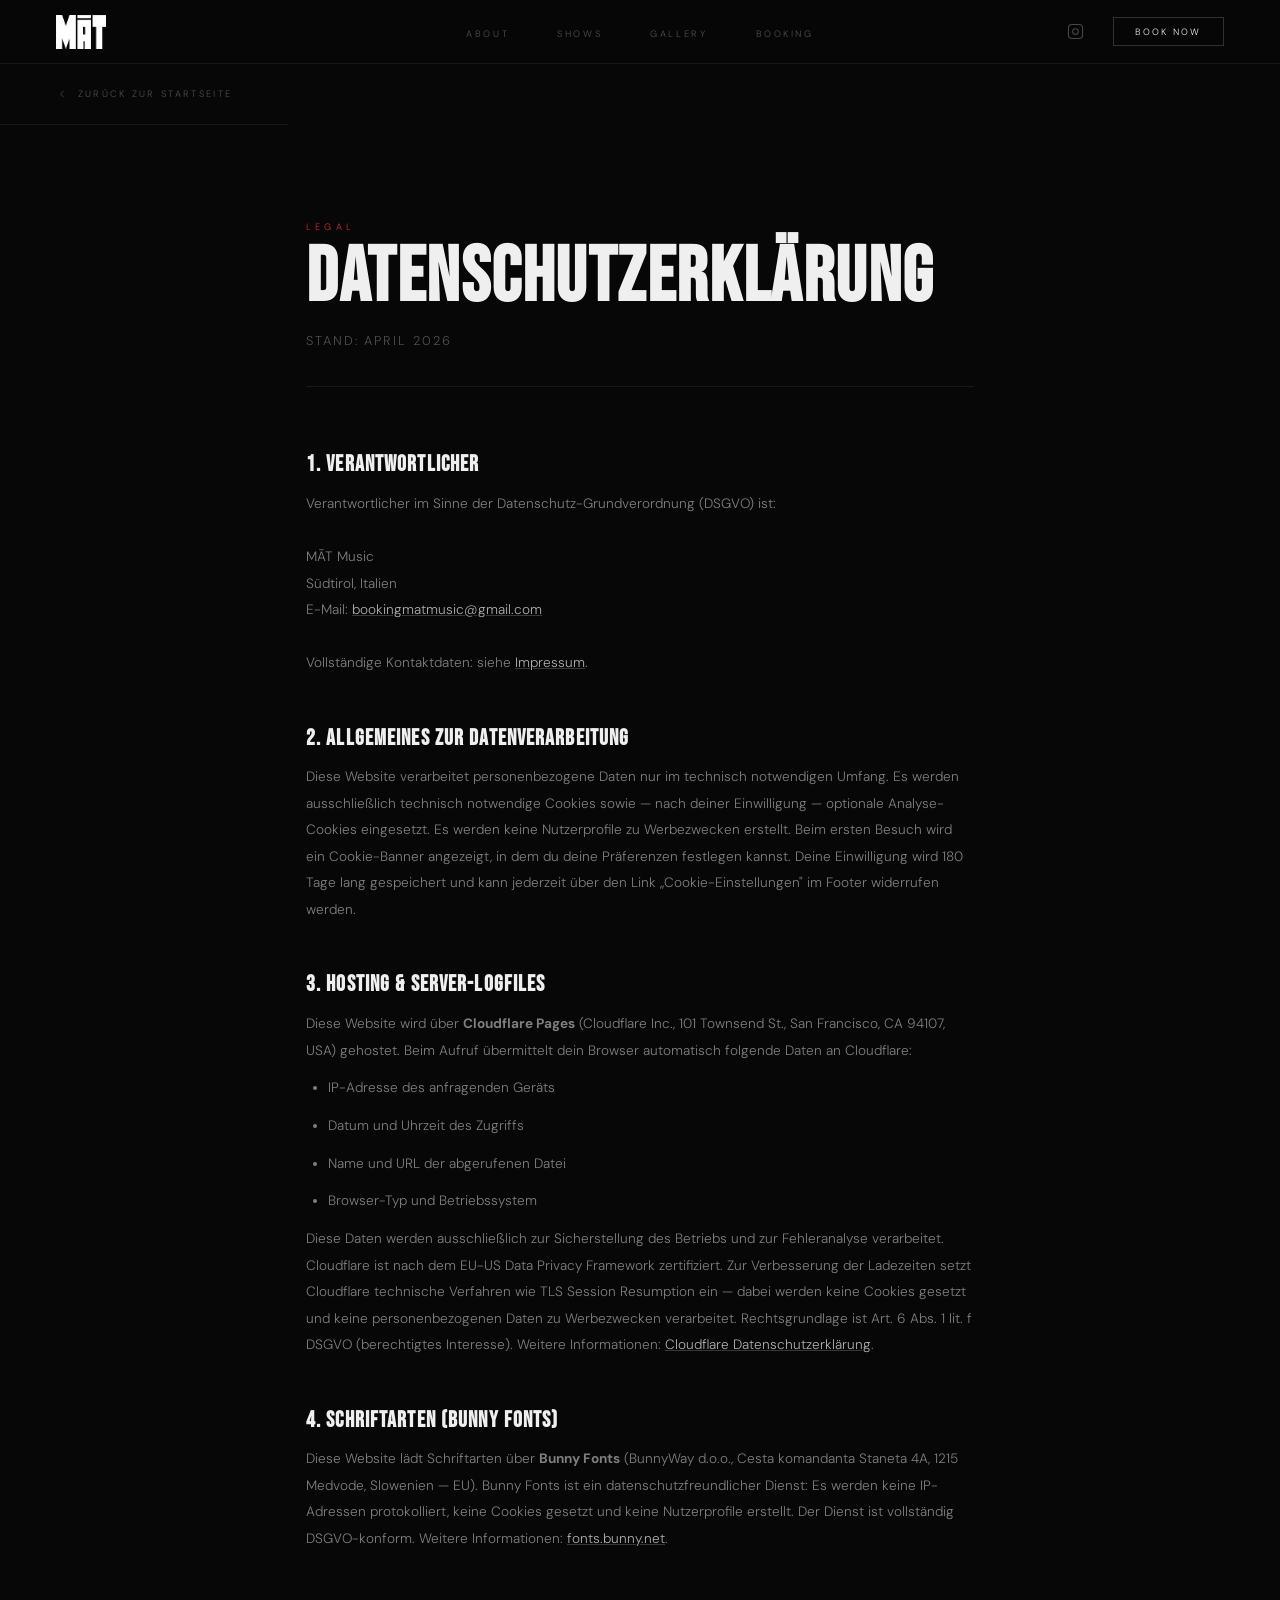
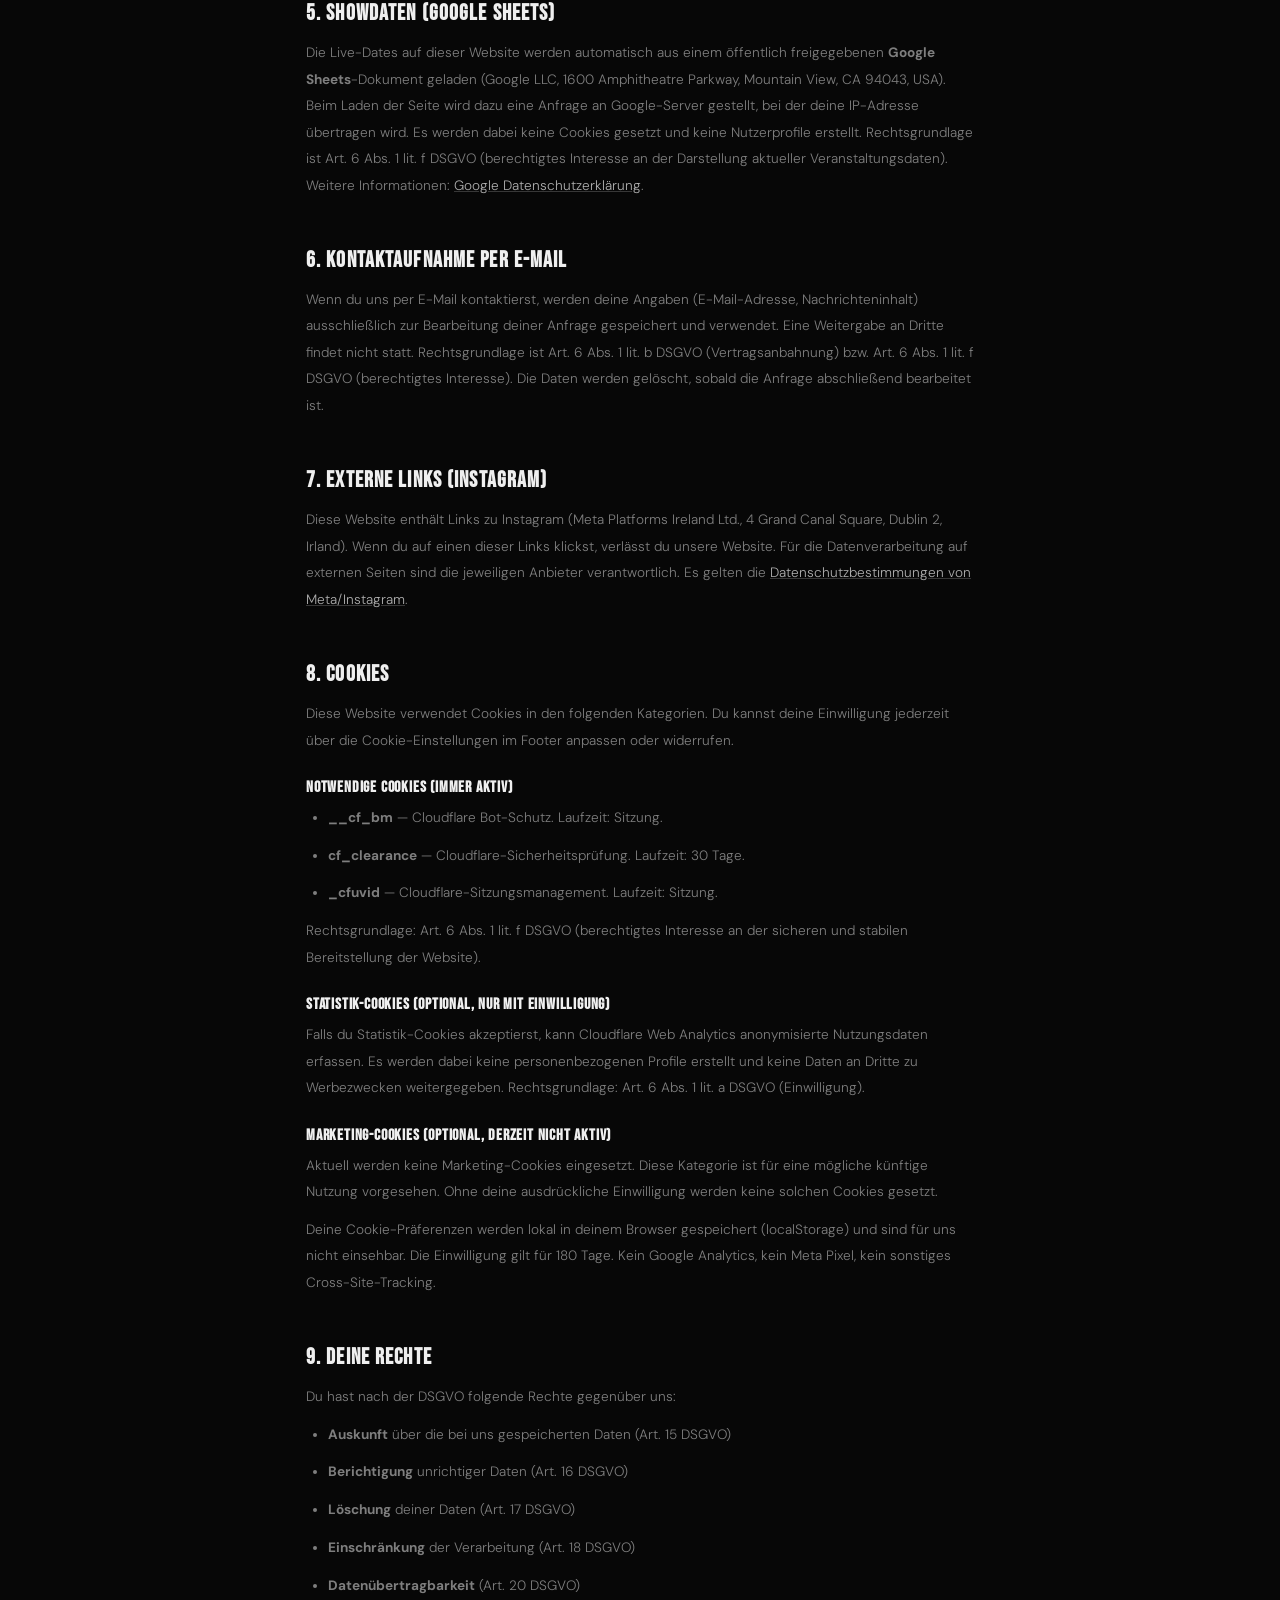
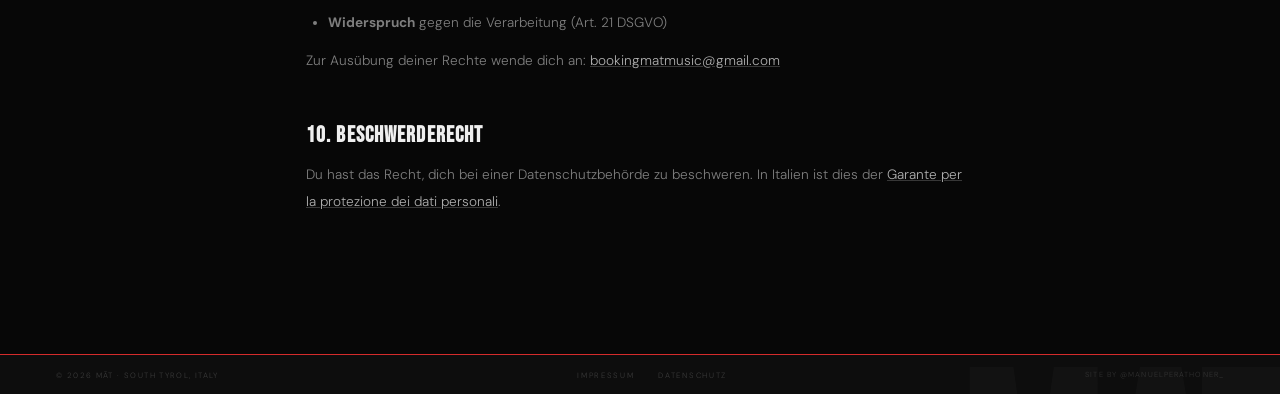
==== commit 778bc53c: "feat: redesign footer + add GDPR cookie consent banner - Footer: replace generic 3-col grid with bol" ====
--- a/datenschutz.html
+++ b/datenschutz.html
@@ -158,7 +158,7 @@
     </p>
 
     <h2>2. Allgemeines zur Datenverarbeitung</h2>
-    <p>Diese Website verarbeitet personenbezogene Daten nur im technisch notwendigen Umfang. Es werden <strong>keine Cookies</strong> gesetzt, keine Tracking-Tools eingesetzt und keine Nutzerprofile erstellt. Es gibt keinen Cookie-Banner, weil er nicht notwendig ist.</p>
+    <p>Diese Website verarbeitet personenbezogene Daten nur im technisch notwendigen Umfang. Es werden ausschließlich technisch notwendige Cookies sowie — nach deiner Einwilligung — optionale Analyse-Cookies eingesetzt. Es werden keine Nutzerprofile zu Werbezwecken erstellt. Beim ersten Besuch wird ein Cookie-Banner angezeigt, in dem du deine Präferenzen festlegen kannst. Deine Einwilligung wird 180 Tage lang gespeichert und kann jederzeit über den Link „Cookie-Einstellungen" im Footer widerrufen werden.</p>
 
     <h2>3. Hosting &amp; Server-Logfiles</h2>
     <p>Diese Website wird über <strong>Cloudflare Pages</strong> (Cloudflare Inc., 101 Townsend St., San Francisco, CA 94107, USA) gehostet. Beim Aufruf übermittelt dein Browser automatisch folgende Daten an Cloudflare:</p>
@@ -182,8 +182,24 @@
     <h2>7. Externe Links (Instagram)</h2>
     <p>Diese Website enthält Links zu Instagram (Meta Platforms Ireland Ltd., 4 Grand Canal Square, Dublin 2, Irland). Wenn du auf einen dieser Links klickst, verlässt du unsere Website. Für die Datenverarbeitung auf externen Seiten sind die jeweiligen Anbieter verantwortlich. Es gelten die <a href="https://privacycenter.instagram.com/policy" target="_blank" rel="noopener">Datenschutzbestimmungen von Meta/Instagram</a>.</p>
 
-    <h2>8. Keine Cookies, kein Tracking</h2>
-    <p>Diese Website setzt <strong>keine Cookies</strong> und verwendet keine Analyse- oder Tracking-Dienste (kein Google Analytics, kein Meta Pixel, kein sonstiges Tracking). Es werden keine Nutzerdaten zu Werbezwecken erhoben oder weitergegeben. Ein Cookie-Banner ist aus diesem Grund nicht vorhanden und nicht erforderlich.</p>
+    <h2>8. Cookies</h2>
+    <p>Diese Website verwendet Cookies in den folgenden Kategorien. Du kannst deine Einwilligung jederzeit über die Cookie-Einstellungen im Footer anpassen oder widerrufen.</p>
+
+    <h3 style="font-family:var(--font-display);font-size:1rem;letter-spacing:0.05em;color:var(--w);margin:1.5rem 0 0.5rem">Notwendige Cookies (immer aktiv)</h3>
+    <ul>
+      <li><strong>__cf_bm</strong> — Cloudflare Bot-Schutz. Laufzeit: Sitzung.</li>
+      <li><strong>cf_clearance</strong> — Cloudflare-Sicherheitsprüfung. Laufzeit: 30 Tage.</li>
+      <li><strong>_cfuvid</strong> — Cloudflare-Sitzungsmanagement. Laufzeit: Sitzung.</li>
+    </ul>
+    <p>Rechtsgrundlage: Art. 6 Abs. 1 lit. f DSGVO (berechtigtes Interesse an der sicheren und stabilen Bereitstellung der Website).</p>
+
+    <h3 style="font-family:var(--font-display);font-size:1rem;letter-spacing:0.05em;color:var(--w);margin:1.5rem 0 0.5rem">Statistik-Cookies (optional, nur mit Einwilligung)</h3>
+    <p>Falls du Statistik-Cookies akzeptierst, kann Cloudflare Web Analytics anonymisierte Nutzungsdaten erfassen. Es werden dabei keine personenbezogenen Profile erstellt und keine Daten an Dritte zu Werbezwecken weitergegeben. Rechtsgrundlage: Art. 6 Abs. 1 lit. a DSGVO (Einwilligung).</p>
+
+    <h3 style="font-family:var(--font-display);font-size:1rem;letter-spacing:0.05em;color:var(--w);margin:1.5rem 0 0.5rem">Marketing-Cookies (optional, derzeit nicht aktiv)</h3>
+    <p>Aktuell werden keine Marketing-Cookies eingesetzt. Diese Kategorie ist für eine mögliche künftige Nutzung vorgesehen. Ohne deine ausdrückliche Einwilligung werden keine solchen Cookies gesetzt.</p>
+
+    <p>Deine Cookie-Präferenzen werden lokal in deinem Browser gespeichert (localStorage) und sind für uns nicht einsehbar. Die Einwilligung gilt für 180 Tage. Kein Google Analytics, kein Meta Pixel, kein sonstiges Cross-Site-Tracking.</p>
 
     <h2>9. Deine Rechte</h2>
     <p>Du hast nach der DSGVO folgende Rechte gegenüber uns:</p>
--- a/style.css
+++ b/style.css
@@ -11,21 +11,20 @@
 }
 
 :root {
-  --bg:       #080808;
-  --bg2:      #0F0F0F;
-  --bg3:      #141414;
-  --w:        #F5F5F5;
-  --w2:       rgba(245, 245, 245, 0.55);
-  --w3:       rgba(245, 245, 245, 0.12);
-  --red:      #D42B2B;
-  --border:   rgba(245, 245, 245, 0.07);
+  --bg:     #070707;
+  --bg2:    #0D0D0D;
+  --bg3:    #131313;
+  --w:      #EFEFEF;
+  --w2:     rgba(239, 239, 239, 0.5);
+  --w3:     rgba(239, 239, 239, 0.1);
+  --red:    #D42B2B;
+  --red-d:  rgba(212, 43, 43, 0.12);
+  --border: rgba(239, 239, 239, 0.07);
   --font-display: 'Bebas Neue', sans-serif;
   --font-body:    'DM Sans', sans-serif;
 }
 
-html {
-  scroll-behavior: smooth;
-}
+html { scroll-behavior: smooth; }
 
 body {
   background: var(--bg);
@@ -36,43 +35,72 @@
   -webkit-font-smoothing: antialiased;
 }
 
-img {
+img { display: block; max-width: 100%; }
+a   { color: inherit; text-decoration: none; }
+
+/* =========================================
+   GRAIN OVERLAY
+   ========================================= */
+.grain {
+  position: fixed;
+  inset: -150px;
+  width: calc(100% + 300px);
+  height: calc(100% + 300px);
+  pointer-events: none;
+  z-index: 9997;
+  opacity: 0.045;
+  background-image: url("data:image/svg+xml,%3Csvg xmlns='http://www.w3.org/2000/svg' width='300' height='300'%3E%3Cfilter id='n'%3E%3CfeTurbulence type='fractalNoise' baseFrequency='0.85' numOctaves='4' stitchTiles='stitch'/%3E%3C/filter%3E%3Crect width='300' height='300' filter='url(%23n)'/%3E%3C/svg%3E");
+  animation: grain-anim 0.45s steps(2) infinite;
+}
+
+@keyframes grain-anim {
+  0%  { transform: translate(0, 0); }
+  25% { transform: translate(3%, -4%); }
+  50% { transform: translate(-4%, 3%); }
+  75% { transform: translate(4%, 4%); }
+}
+
+/* =========================================
+   TYPOGRAPHY
+   ========================================= */
+.sec-label {
+  display: inline-flex;
+  align-items: center;
+  gap: 0.65rem;
+  font-size: 0.53rem;
+  letter-spacing: 0.5em;
+  text-transform: uppercase;
+  color: var(--red);
+  margin-bottom: 0.9rem;
+}
+
+.sec-label::before {
+  content: '';
   display: block;
-  max-width: 100%;
-}
-
-a {
-  color: inherit;
-  text-decoration: none;
-}
-
-/* --- TYPOGRAPHY --- */
-.sec-label {
-  font-size: 0.58rem;
-  letter-spacing: 0.45em;
-  text-transform: uppercase;
-  color: var(--red);
-  margin-bottom: 0.7rem;
+  width: 20px;
+  height: 1px;
+  background: var(--red);
+  flex-shrink: 0;
 }
 
 .sec-title {
   font-family: var(--font-display);
-  font-size: clamp(3rem, 6vw, 5.5rem);
-  line-height: 0.88;
-  letter-spacing: 0.02em;
+  font-size: clamp(4rem, 7.5vw, 7rem);
+  line-height: 0.83;
+  letter-spacing: 0.01em;
   margin-bottom: 2.5rem;
 }
 
-/* --- LAYOUT --- */
+/* =========================================
+   LAYOUT
+   ========================================= */
 .container {
   max-width: 1200px;
   margin: 0 auto;
   padding: 0 3.5rem;
 }
 
-.section {
-  padding: 6rem 0;
-}
+.section { padding: 8rem 0; }
 
 .divider {
   height: 1px;
@@ -80,16 +108,18 @@
   margin: 0 3.5rem;
 }
 
-/* --- BUTTONS --- */
+/* =========================================
+   BUTTONS
+   ========================================= */
 .btn {
   display: inline-block;
-  padding: 0.95rem 2.5rem;
+  padding: 0.9rem 2.4rem;
   font-family: var(--font-body);
-  font-size: 0.68rem;
-  letter-spacing: 0.2em;
+  font-size: 0.62rem;
+  letter-spacing: 0.22em;
   text-transform: uppercase;
   font-weight: 500;
-  transition: all 0.2s ease;
+  transition: background 0.25s ease, color 0.25s ease, border-color 0.25s ease;
   cursor: pointer;
 }
 
@@ -99,16 +129,18 @@
 }
 
 .btn-white:hover {
-  background: #ddd;
+  background: var(--red);
+  color: var(--w);
 }
 
 .btn-line {
-  border: 1px solid rgba(245, 245, 245, 0.25);
+  border: 1px solid rgba(239, 239, 239, 0.22);
   color: var(--w);
 }
 
 .btn-line:hover {
-  border-color: var(--w);
+  border-color: var(--red);
+  color: var(--red);
 }
 
 /* =========================================
@@ -123,20 +155,17 @@
   align-items: center;
   padding: 0 3.5rem;
   height: 64px;
-  background: rgba(8, 8, 8, 0.97);
+  background: rgba(7, 7, 7, 0.97);
   border-bottom: 1px solid var(--border);
-  backdrop-filter: blur(16px);
-  -webkit-backdrop-filter: blur(16px);
+  backdrop-filter: blur(20px);
+  -webkit-backdrop-filter: blur(20px);
 }
 
 .nav-logo img {
-  height: 36px;
-  transition: opacity 0.2s ease;
-}
-
-.nav-logo img:hover {
-  opacity: 0.75;
-}
+  height: 34px;
+  transition: opacity 0.2s;
+}
+.nav-logo img:hover { opacity: 0.7; }
 
 .nav-links {
   display: flex;
@@ -148,47 +177,58 @@
 }
 
 .nav-links a {
-  font-size: 0.6rem;
-  letter-spacing: 0.25em;
-  text-transform: uppercase;
-  opacity: 0.35;
+  font-size: 0.58rem;
+  letter-spacing: 0.28em;
+  text-transform: uppercase;
+  color: rgba(239, 239, 239, 0.32);
+  position: relative;
+  padding-bottom: 3px;
+  transition: color 0.2s;
+}
+
+.nav-links a::after {
+  content: '';
+  position: absolute;
+  bottom: -1px;
+  left: 0;
+  width: 100%;
+  height: 1px;
+  background: var(--red);
+  transform: scaleX(0);
+  transform-origin: left;
+  transition: transform 0.3s cubic-bezier(0.76, 0, 0.24, 1);
+}
+
+.nav-links a:hover          { color: var(--w); }
+.nav-links a:hover::after   { transform: scaleX(1); }
+
+.nav-right {
+  display: flex;
+  align-items: center;
+  gap: 1.8rem;
+}
+
+.nav-ig {
+  display: flex;
+  align-items: center;
+  opacity: 0.28;
   transition: opacity 0.2s;
 }
-
-.nav-links a:hover {
-  opacity: 1;
-}
-
-.nav-right {
-  display: flex;
-  align-items: center;
-  gap: 1.8rem;
-}
-
-.nav-ig {
-  display: flex;
-  align-items: center;
-  opacity: 0.35;
-  transition: opacity 0.2s;
-}
-
-.nav-ig:hover {
-  opacity: 1;
-}
+.nav-ig:hover { opacity: 1; }
 
 .nav-book {
-  padding: 0.5rem 1.4rem;
-  border: 1px solid rgba(245, 245, 245, 0.25);
-  font-size: 0.58rem;
+  padding: 0.48rem 1.35rem;
+  border: 1px solid rgba(239, 239, 239, 0.18);
+  font-size: 0.57rem;
   letter-spacing: 0.22em;
   text-transform: uppercase;
   transition: background 0.2s, color 0.2s, border-color 0.2s;
 }
 
 .nav-book:hover {
-  background: var(--w);
-  color: var(--bg);
-  border-color: var(--w);
+  background: var(--red);
+  color: var(--w);
+  border-color: var(--red);
 }
 
 .nav-burger {
@@ -203,49 +243,56 @@
 
 .nav-burger span {
   display: block;
-  width: 24px;
+  width: 22px;
   height: 1px;
   background: var(--w);
-  transition: all 0.3s;
+  transition: all 0.32s cubic-bezier(0.76, 0, 0.24, 1);
+  transform-origin: center;
+}
+
+/* Burger → X when mobile menu is open (no JS needed) */
+nav:has(+ .mobile-menu.open) .nav-burger span:nth-child(1) {
+  transform: translateY(6px) rotate(45deg);
+}
+nav:has(+ .mobile-menu.open) .nav-burger span:nth-child(2) {
+  opacity: 0;
+  transform: scaleX(0);
+}
+nav:has(+ .mobile-menu.open) .nav-burger span:nth-child(3) {
+  transform: translateY(-6px) rotate(-45deg);
 }
 
 /* Mobile Menu */
 .mobile-menu {
   display: none;
   position: fixed;
-  top: 61px;
-  left: 0;
-  right: 0;
+  top: 64px;
+  left: 0; right: 0;
   z-index: 99;
-  background: rgba(8, 8, 8, 0.98);
+  background: rgba(7, 7, 7, 0.99);
   border-bottom: 1px solid var(--border);
-  padding: 2rem 3rem;
+  padding: 2.5rem 3rem;
   transform: translateY(-100%);
-  transition: transform 0.3s ease;
-}
-
-.mobile-menu.open {
-  transform: translateY(0);
-}
+  transition: transform 0.35s cubic-bezier(0.76, 0, 0.24, 1);
+}
+
+.mobile-menu.open { transform: translateY(0); }
 
 .mobile-menu ul {
   list-style: none;
   display: flex;
   flex-direction: column;
-  gap: 1.5rem;
+  gap: 1.4rem;
 }
 
 .mobile-menu a {
-  font-size: 1rem;
-  letter-spacing: 0.2em;
-  text-transform: uppercase;
-  opacity: 0.6;
-  transition: opacity 0.2s;
-}
-
-.mobile-menu a:hover {
-  opacity: 1;
-}
+  font-size: 0.95rem;
+  letter-spacing: 0.22em;
+  text-transform: uppercase;
+  color: rgba(239, 239, 239, 0.5);
+  transition: color 0.2s;
+}
+.mobile-menu a:hover { color: var(--w); }
 
 .mobile-menu-bottom {
   display: flex;
@@ -258,37 +305,34 @@
 
 .mobile-book {
   display: inline-block;
-  padding: 0.7rem 1.8rem;
-  border: 1px solid rgba(245, 245, 245, 0.25);
-  font-size: 0.6rem;
+  padding: 0.65rem 1.7rem;
+  border: 1px solid rgba(239, 239, 239, 0.18);
+  font-size: 0.58rem;
   letter-spacing: 0.22em;
   text-transform: uppercase;
   color: var(--w) !important;
   opacity: 1 !important;
-  transition: background 0.2s, border-color 0.2s;
+  transition: background 0.2s, border-color 0.2s, color 0.2s;
 }
 
 .mobile-book:hover {
-  background: var(--w);
-  color: var(--bg) !important;
-  border-color: var(--w);
+  background: var(--red);
+  color: var(--w) !important;
+  border-color: var(--red);
 }
 
 .mobile-ig {
   display: flex;
   align-items: center;
   gap: 0.5rem;
-  font-size: 0.58rem;
+  font-size: 0.57rem;
   letter-spacing: 0.18em;
   text-transform: uppercase;
-  color: rgba(245, 245, 245, 0.5) !important;
+  color: rgba(239, 239, 239, 0.38) !important;
   opacity: 1 !important;
   transition: color 0.2s;
 }
-
-.mobile-ig:hover {
-  color: var(--w) !important;
-}
+.mobile-ig:hover { color: var(--w) !important; }
 
 /* =========================================
    HERO
@@ -299,7 +343,7 @@
   display: flex;
   flex-direction: column;
   justify-content: flex-end;
-  padding: 0 3.5rem 2rem;
+  padding: 0 3.5rem 2.5rem;
   overflow: hidden;
 }
 
@@ -310,10 +354,9 @@
 }
 
 .hero-bg img {
-  width: 100%;
-  height: 100%;
+  width: 100%; height: 100%;
   object-fit: cover;
-  filter: saturate(0) brightness(0.35);
+  filter: saturate(0) brightness(0.3);
 }
 
 .hero-bg::after {
@@ -322,82 +365,129 @@
   inset: 0;
   background: linear-gradient(
     to top,
-    rgba(8, 8, 8, 0.95) 0%,
-    rgba(8, 8, 8, 0.3) 45%,
-    rgba(8, 8, 8, 0.05) 100%
+    rgba(7, 7, 7, 1) 0%,
+    rgba(7, 7, 7, 0.45) 40%,
+    rgba(7, 7, 7, 0.08) 100%
   );
 }
 
+/* Subtle sheen sweep over the video */
+.hero::after {
+  content: '';
+  position: absolute;
+  inset: 0;
+  background: linear-gradient(
+    128deg,
+    transparent 0%,
+    rgba(239, 239, 239, 0.018) 45%,
+    transparent 60%
+  );
+  background-size: 250% 250%;
+  animation: heroSheen 10s ease-in-out infinite;
+  z-index: 1;
+  pointer-events: none;
+}
+
+@keyframes heroSheen {
+  0%, 100% { background-position: 0% 0%; }
+  50%       { background-position: 100% 100%; }
+}
+
+/* Vertical side label */
+.hero-vert {
+  position: absolute;
+  right: 3.5rem;
+  top: 50%;
+  transform: translateY(-50%);
+  z-index: 2;
+  pointer-events: none;
+}
+
+.hero-vert span {
+  display: block;
+  font-size: 0.49rem;
+  letter-spacing: 0.48em;
+  text-transform: uppercase;
+  color: rgba(239, 239, 239, 0.16);
+  writing-mode: vertical-rl;
+}
+
 .hero-content {
   position: relative;
   z-index: 2;
-  max-width: 900px;
+  max-width: 960px;
 }
 
 .hero-eyebrow {
   display: flex;
   align-items: center;
-  gap: 0.7rem;
-  font-size: 0.6rem;
-  letter-spacing: 0.35em;
-  text-transform: uppercase;
-  color: rgba(245, 245, 245, 0.4);
-  margin-bottom: 1rem;
+  gap: 0.8rem;
+  font-size: 0.57rem;
+  letter-spacing: 0.4em;
+  text-transform: uppercase;
+  color: rgba(239, 239, 239, 0.36);
+  margin-bottom: 1.2rem;
 }
 
 .eyebrow-line {
   display: block;
-  width: 24px;
+  width: 22px;
   height: 1px;
   background: var(--red);
   flex-shrink: 0;
 }
 
 .hero-logo {
-  width: min(480px, 75vw);
+  width: min(500px, 72vw);
   margin-top: 4rem;
-  margin-bottom: 2.5rem;
-  transition: transform 0.3s ease;
-}
-
-.hero-logo:hover {
-  transform: scale(1.02);
-}
+  margin-bottom: 3rem;
+  transition: transform 0.35s ease;
+}
+.hero-logo:hover { transform: scale(1.015); }
 
 .hero-desc {
-  font-size: 0.95rem;
-  line-height: 1.9;
+  font-size: 0.92rem;
+  line-height: 2;
   color: var(--w2);
-  max-width: 500px;
+  max-width: 480px;
   margin-bottom: 3.5rem;
 }
 
 .hero-btns {
   display: flex;
-  gap: 1.2rem;
+  gap: 1rem;
   flex-wrap: wrap;
-  margin-bottom: 4rem;
-}
-
+  margin-bottom: 5rem;
+}
+
+/* Stats: ruled editorial table */
 .hero-stats {
   display: flex;
-  gap: 3.5rem;
-  padding-top: 3rem;
+  padding-top: 0;
   border-top: 1px solid var(--border);
 }
+
+.hstat {
+  flex: 1;
+  padding: 1.4rem 2rem 1rem 0;
+  border-right: 1px solid var(--border);
+}
+
+.hstat:last-child { border-right: none; padding-right: 0; }
 
 .hstat-n {
   font-family: var(--font-display);
-  font-size: 2.8rem;
+  font-size: 3.4rem;
   line-height: 1;
+  color: var(--w);
 }
 
 .hstat-l {
-  font-size: 0.6rem;
-  letter-spacing: 0.2em;
-  text-transform: uppercase;
-  color: rgba(245, 245, 245, 0.3);
-  margin-top: 0.3rem;
+  font-size: 0.52rem;
+  letter-spacing: 0.28em;
+  text-transform: uppercase;
+  color: rgba(239, 239, 239, 0.25);
+  margin-top: 0.4rem;
 }
 
 /* =========================================
@@ -408,17 +498,17 @@
   white-space: nowrap;
   border-top: 1px solid var(--border);
   border-bottom: 1px solid var(--border);
-  padding: 0.6rem 0;
+  padding: 0.75rem 0;
   background: var(--bg2);
 }
 
 .ticker-inner {
   display: inline-block;
-  animation: tick 28s linear infinite;
+  animation: tick 22s linear infinite;
   font-family: var(--font-display);
-  font-size: 0.9rem;
-  letter-spacing: 0.2em;
-  color: rgba(245, 245, 245, 0.22);
+  font-size: 0.85rem;
+  letter-spacing: 0.22em;
+  color: rgba(239, 239, 239, 0.18);
 }
 
 .ticker-inner b {
@@ -437,29 +527,91 @@
 .about-grid {
   display: grid;
   grid-template-columns: 1fr 1fr;
-  gap: 6rem;
+  gap: 7rem;
   align-items: start;
-}
-
-.about-photo {
+  position: relative;
+}
+
+/* Oversized background number */
+.about-deco {
+  position: absolute;
+  top: -5rem;
+  left: -4rem;
+  font-family: var(--font-display);
+  font-size: clamp(10rem, 19vw, 24rem);
+  line-height: 1;
+  color: rgba(239, 239, 239, 0.023);
+  letter-spacing: -0.02em;
+  user-select: none;
+  pointer-events: none;
+  z-index: 0;
+}
+
+.about-photos {
+  display: grid;
+  grid-template-rows: auto auto;
+  gap: 0.8rem;
+  position: relative;
+  z-index: 1;
+}
+
+.about-text {
+  position: relative;
+  z-index: 1;
+  padding-top: 1rem;
+}
+
+.about-text p {
+  font-size: 0.88rem;
+  line-height: 2;
+  color: var(--w2);
+  margin-bottom: 1.2rem;
+}
+
+.pill-row {
+  display: flex;
+  flex-wrap: wrap;
+  gap: 0.5rem;
+  margin-top: 2rem;
+}
+
+.pill {
+  padding: 0.35rem 0.85rem;
+  border: 1px solid var(--border);
+  font-size: 0.58rem;
+  letter-spacing: 0.2em;
+  text-transform: uppercase;
+  color: rgba(239, 239, 239, 0.28);
+  transition: border-color 0.2s, color 0.2s;
+}
+
+.pill:hover {
+  border-color: var(--red);
+  color: var(--red);
+}
+
+/* =========================================
+   ABOUT PHOTOS
+   ========================================= */
+.about-photo-main {
   aspect-ratio: 3 / 4;
   overflow: hidden;
   position: relative;
 }
 
-.about-photo img {
-  width: 100%;
-  height: 100%;
+.about-photo-main img {
+  width: 100%; height: 100%;
   object-fit: cover;
-  filter: saturate(0) brightness(0.8);
-  transition: transform 0.6s ease;
-}
-
-.about-photo:hover img {
-  transform: scale(1.03);
-}
-
-.about-photo::before {
+  filter: saturate(0) brightness(0.75);
+  transition: transform 0.7s ease, filter 0.5s ease;
+}
+
+.about-photo-main:hover img {
+  transform: scale(1.04);
+  filter: saturate(0.18) brightness(0.88);
+}
+
+.about-photo-main::before {
   content: '';
   position: absolute;
   inset: 0;
@@ -468,33 +620,28 @@
   pointer-events: none;
 }
 
-.about-text p {
-  font-size: 0.88rem;
-  line-height: 1.95;
-  color: var(--w2);
-  margin-bottom: 1.1rem;
-}
-
-.pill-row {
-  display: flex;
-  flex-wrap: wrap;
-  gap: 0.5rem;
-  margin-top: 1.8rem;
-}
-
-.pill {
-  padding: 0.35rem 0.9rem;
+.about-photo-sub {
+  aspect-ratio: 16 / 7;
+  overflow: hidden;
+  position: relative;
+}
+
+.about-photo-sub img {
+  width: 100%; height: 100%;
+  object-fit: cover;
+  filter: saturate(0) brightness(0.62);
+  transition: transform 0.7s ease;
+}
+
+.about-photo-sub:hover img { transform: scale(1.04); }
+
+.about-photo-sub::before {
+  content: '';
+  position: absolute;
+  inset: 0;
   border: 1px solid var(--border);
-  font-size: 0.6rem;
-  letter-spacing: 0.18em;
-  text-transform: uppercase;
-  color: rgba(245, 245, 245, 0.35);
-  transition: border-color 0.2s, color 0.2s;
-}
-
-.pill:hover {
-  border-color: rgba(245, 245, 245, 0.3);
-  color: rgba(245, 245, 245, 0.7);
+  z-index: 1;
+  pointer-events: none;
 }
 
 /* =========================================
@@ -502,196 +649,346 @@
    ========================================= */
 .shows-section {
   background: var(--bg2);
-  padding: 5rem 0 0;
-}
-
-.shows-section .container {
-  padding-bottom: 2rem;
-}
+  padding: 6rem 0 0;
+}
+
+.shows-section .container { padding-bottom: 2.5rem; }
 
 .gigs-list {
   border-top: 1px solid var(--border);
+  counter-reset: gig-counter;
 }
 
 .gig {
   display: grid;
-  grid-template-columns: 100px 1fr auto;
-  align-items: center;
-  padding: 1.5rem 3.5rem;
+  grid-template-columns: 110px 1fr auto;
+  align-items: center;
+  padding: 1.6rem 3.5rem;
   border-bottom: 1px solid var(--border);
-  gap: 2rem;
-  transition: background 0.18s;
+  gap: 2.5rem;
   cursor: default;
   position: relative;
-}
-
+  overflow: hidden;
+  counter-increment: gig-counter;
+}
+
+/* Red flood fill slides in from left */
 .gig::after {
   content: '';
   position: absolute;
-  left: 0;
-  top: 0;
-  bottom: 0;
-  width: 2px;
+  inset: 0;
   background: var(--red);
-  transform: scaleY(0);
-  transform-origin: bottom;
-  transition: transform 0.3s ease;
-}
-
-.gig:hover {
-  background: rgba(245, 245, 245, 0.02);
-}
-
-.gig:hover::after {
-  transform: scaleY(1);
-}
-
-.gig:hover .gig-v {
-  color: var(--w);
-}
+  transform: translateX(-101%);
+  transition: transform 0.48s cubic-bezier(0.76, 0, 0.24, 1);
+  z-index: 0;
+}
+
+.gig:hover::after { transform: translateX(0); }
+
+/* Content stays above the fill */
+.gig > * {
+  position: relative;
+  z-index: 1;
+}
+
+/* Ghost row number — far right, decorative */
+.gig::before {
+  content: counter(gig-counter, decimal-leading-zero);
+  position: absolute;
+  right: 3.5rem;
+  top: 50%;
+  transform: translateY(-50%);
+  font-family: var(--font-display);
+  font-size: 5rem;
+  line-height: 1;
+  color: rgba(239, 239, 239, 0.035);
+  user-select: none;
+  pointer-events: none;
+  z-index: 0;
+  transition: color 0.3s;
+}
+
+.gig:hover::before { color: rgba(7, 7, 7, 0.05); }
 
 .gig-d {
   font-family: var(--font-display);
-  font-size: 1rem;
-  color: rgba(245, 245, 245, 0.35);
-  letter-spacing: 0.06em;
-}
+  font-size: 2.5rem;
+  line-height: 1;
+  color: rgba(239, 239, 239, 0.26);
+  letter-spacing: 0.02em;
+  transition: color 0.35s;
+}
+
+.gig:hover .gig-d { color: rgba(7, 7, 7, 0.72); }
 
 .gig-v {
-  font-size: 0.9rem;
-  color: rgba(245, 245, 245, 0.7);
-  transition: color 0.2s;
+  font-size: 0.92rem;
+  font-weight: 400;
+  color: rgba(239, 239, 239, 0.78);
   letter-spacing: 0.02em;
-}
+  transition: color 0.35s;
+}
+
+.gig:hover .gig-v { color: rgba(7, 7, 7, 0.92); }
 
 .gig-l {
-  font-size: 0.6rem;
-  letter-spacing: 0.18em;
-  text-transform: uppercase;
-  color: rgba(245, 245, 245, 0.25);
-  text-align: right;
-}
-
-/* =========================================
-   SOUNDS / MIXES
-   ========================================= */
-.sounds-section {
-  padding: 5rem 0 0;
-}
-
-.sounds-section .container {
-  padding-bottom: 2rem;
-}
-
-.sounds-section .mix-grid {
+  font-size: 0.57rem;
+  letter-spacing: 0.2em;
+  text-transform: uppercase;
+  color: rgba(239, 239, 239, 0.22);
+  margin-top: 0.2rem;
+  transition: color 0.35s;
+}
+
+.gig:hover .gig-l { color: rgba(7, 7, 7, 0.52); }
+
+/* Gig tag */
+.gig-tag {
+  font-size: 0.5rem;
+  letter-spacing: 0.26em;
+  text-transform: uppercase;
+  color: rgba(239, 239, 239, 0.2);
+  border: 1px solid var(--border);
+  padding: 0.3rem 0.7rem;
+  white-space: nowrap;
+  transition: color 0.35s, border-color 0.35s;
+}
+
+.gig:hover .gig-tag {
+  color: rgba(7, 7, 7, 0.65);
+  border-color: rgba(7, 7, 7, 0.18);
+}
+
+/* Loading dots */
+.gigs-loading {
+  display: flex;
+  gap: 0.5rem;
+  padding: 3rem 3.5rem;
+}
+
+.gigs-loading span {
+  width: 5px; height: 5px;
+  border-radius: 50%;
+  background: var(--w3);
+  animation: gigDot 1.2s ease-in-out infinite;
+}
+
+.gigs-loading span:nth-child(2) { animation-delay: 0.2s; }
+.gigs-loading span:nth-child(3) { animation-delay: 0.4s; }
+
+@keyframes gigDot {
+  0%, 80%, 100% { opacity: 0.2; transform: scale(0.8); }
+  40%            { opacity: 1;   transform: scale(1);   }
+}
+
+/* =========================================
+   GALLERY
+   ========================================= */
+.gallery-section {
+  padding: 7rem 0 5rem;
+  overflow: hidden;
+}
+
+.gallery-hint {
+  font-size: 0.53rem;
+  letter-spacing: 0.38em;
+  text-transform: uppercase;
+  color: rgba(239, 239, 239, 0.16);
+  margin-top: -0.8rem;
+  margin-bottom: 3rem;
+}
+
+.gallery-track {
+  display: flex;
+  gap: 0.65rem;
+  overflow-x: auto;
+  scrollbar-width: none;
+  -ms-overflow-style: none;
+  padding: 0 3.5rem 1.5rem;
+  cursor: grab;
+  user-select: none;
+  -webkit-overflow-scrolling: touch;
+  will-change: scroll-position;
+  align-items: flex-end;
+}
+
+.gallery-track::-webkit-scrollbar { display: none; }
+.gallery-track.dragging { cursor: grabbing; }
+
+.gallery-item {
+  flex-shrink: 0;
+  width: 280px;
+  height: 400px;
+  overflow: hidden;
+  position: relative;
+  contain: layout style;
+  transform: translateZ(0);
+}
+
+.gallery-item img {
+  width: 100%; height: 100%;
+  object-fit: cover;
+  filter: saturate(0) brightness(0.65);
+  transition: filter 0.55s ease, transform 0.65s ease;
+  pointer-events: none;
+  will-change: transform, filter;
+}
+
+.gallery-item:hover img {
+  filter: saturate(0.85) brightness(1.02);
+  transform: scale(1.06);
+}
+
+/* Red inset border flash */
+.gallery-item::after {
+  content: '';
+  position: absolute;
+  inset: 0;
+  box-shadow: inset 0 0 0 0px var(--red);
+  transition: box-shadow 0.3s ease;
+  pointer-events: none;
+  z-index: 1;
+}
+
+.gallery-item:hover::after {
+  box-shadow: inset 0 0 0 2px var(--red);
+}
+
+.gallery-track.dragging .gallery-item img { transition: none; }
+
+/* =========================================
+   REEL SECTION
+   ========================================= */
+.reel-section {
+  padding: 7rem 0;
+  background: var(--bg2);
   border-top: 1px solid var(--border);
-  border-bottom: 1px solid var(--border);
-}
-
-.mix-grid {
+}
+
+.reel-section .container { padding-bottom: 3rem; }
+
+.reel-grid {
   display: grid;
-  grid-template-columns: repeat(3, 1fr);
-  gap: 1px;
+  grid-template-columns: 0.85fr 1.5fr 0.85fr;
+  gap: 2px;
   background: var(--border);
 }
 
-.mix-card {
-  background: var(--bg2);
-  padding: 2.2rem;
+.reel-item {
   position: relative;
   overflow: hidden;
+  aspect-ratio: 4 / 5;
   cursor: pointer;
-  transition: background 0.2s;
-}
-
-.mix-card:hover {
-  background: var(--bg3);
-}
-
-.mix-card:hover .mix-play {
+}
+
+.reel-item.reel-tall {
+  grid-row: span 2;
+  aspect-ratio: unset;
+}
+
+.reel-item video {
+  width: 100%; height: 100%;
+  object-fit: cover;
+  filter: saturate(0) brightness(0.58);
+  transition: filter 0.5s ease, transform 0.5s ease;
+}
+
+.reel-item:hover video {
+  filter: saturate(0.22) brightness(0.78);
+  transform: scale(1.04);
+}
+
+.reel-overlay {
+  position: absolute;
+  inset: 0;
+  background: linear-gradient(to top, rgba(7, 7, 7, 0.55) 0%, transparent 55%);
+  pointer-events: none;
+  z-index: 1;
+}
+
+/* Play icon circle on hover */
+.reel-item::before {
+  content: '';
+  position: absolute;
+  top: 50%;
+  left: 50%;
+  width: 54px;
+  height: 54px;
+  border: 1.5px solid rgba(239, 239, 239, 0.7);
+  border-radius: 50%;
+  transform: translate(-50%, -50%) scale(0.72);
+  opacity: 0;
+  transition: opacity 0.3s ease, transform 0.3s ease;
+  z-index: 2;
+  background-image: url("data:image/svg+xml,%3Csvg xmlns='http://www.w3.org/2000/svg' viewBox='0 0 24 24' fill='%23efefef'%3E%3Cpath d='M8 5v14l11-7z'/%3E%3C/svg%3E");
+  background-repeat: no-repeat;
+  background-position: center;
+  background-size: 16px;
+}
+
+.reel-item:hover::before {
   opacity: 1;
-  transform: scale(1);
-}
-
-.mix-num {
-  font-family: var(--font-display);
-  font-size: 4rem;
-  color: rgba(245, 245, 245, 0.04);
-  line-height: 1;
-  position: absolute;
-  right: 1rem;
-  bottom: 0.5rem;
-  user-select: none;
-}
-
-.mix-tag {
-  font-size: 0.58rem;
-  letter-spacing: 0.25em;
-  text-transform: uppercase;
-  color: var(--red);
-  margin-bottom: 0.7rem;
-}
-
-.mix-title {
-  font-family: var(--font-display);
-  font-size: 1.8rem;
-  letter-spacing: 0.04em;
-  line-height: 1;
-  margin-bottom: 0.4rem;
-}
-
-.mix-meta {
-  font-size: 0.68rem;
-  color: rgba(245, 245, 245, 0.3);
-  letter-spacing: 0.1em;
-}
-
-.mix-play {
-  display: inline-flex;
-  align-items: center;
-  justify-content: center;
-  width: 36px;
-  height: 36px;
-  border: 1px solid rgba(245, 245, 245, 0.2);
-  margin-top: 1.5rem;
-  opacity: 0;
-  transform: scale(0.8);
-  transition: all 0.25s ease;
-  color: var(--w);
-}
-
-.mix-play svg {
-  width: 12px;
-  height: 12px;
+  transform: translate(-50%, -50%) scale(1);
 }
 
 /* =========================================
    BOOKING
    ========================================= */
 .booking-section {
+  position: relative;
   background: var(--bg2);
   border-top: 1px solid var(--border);
   border-bottom: 1px solid var(--border);
-  padding: 6rem 0;
+  padding: 7rem 0;
+}
+
+.booking-bg {
+  position: absolute;
+  inset: 0;
+  z-index: 0;
+  overflow: hidden;
+}
+
+.booking-bg img {
+  width: 100%; height: 100%;
+  object-fit: cover;
+  filter: saturate(0) brightness(0.1);
+}
+
+.booking-bg-overlay {
+  position: absolute;
+  inset: 0;
+  background: linear-gradient(
+    108deg,
+    rgba(7, 7, 7, 0.98) 0%,
+    rgba(7, 7, 7, 0.88) 50%,
+    rgba(7, 7, 7, 0.65) 100%
+  );
+}
+
+.booking-section .container {
+  position: relative;
+  z-index: 1;
 }
 
 .booking-grid {
   display: grid;
   grid-template-columns: 1fr 1fr;
-  gap: 6rem;
+  gap: 7rem;
   align-items: start;
 }
 
 .booking-title {
   font-family: var(--font-display);
-  font-size: clamp(3rem, 6vw, 5rem);
-  line-height: 0.88;
-  margin-bottom: 2rem;
+  font-size: clamp(3.5rem, 7vw, 6.2rem);
+  line-height: 0.83;
+  margin-bottom: 2.2rem;
+  letter-spacing: 0.01em;
 }
 
 .booking-p {
   font-size: 0.85rem;
-  line-height: 1.9;
+  line-height: 2;
   color: var(--w2);
   margin-bottom: 2.5rem;
 }
@@ -699,17 +996,16 @@
 .booking-email {
   display: block;
   font-family: var(--font-display);
-  font-size: clamp(1.1rem, 2.8vw, 2rem);
-  letter-spacing: 0.04em;
-  margin-bottom: 2rem;
-  padding-bottom: 1.2rem;
+  font-size: clamp(1.4rem, 3.2vw, 2.6rem);
+  letter-spacing: 0.03em;
+  margin-bottom: 2.5rem;
+  padding-bottom: 1.5rem;
   border-bottom: 1px solid var(--border);
   transition: color 0.2s;
-}
-
-.booking-email:hover {
-  color: rgba(245, 245, 245, 0.6);
-}
+  word-break: break-all;
+}
+
+.booking-email:hover { color: var(--red); }
 
 .booking-btns {
   display: flex;
@@ -717,9 +1013,7 @@
   flex-wrap: wrap;
 }
 
-.cinfo {
-  border-top: 1px solid var(--border);
-}
+.cinfo { border-top: 1px solid var(--border); }
 
 .cinfo-row {
   display: flex;
@@ -730,82 +1024,137 @@
 }
 
 .cinfo-label {
-  font-size: 0.58rem;
-  letter-spacing: 0.25em;
-  text-transform: uppercase;
-  color: rgba(245, 245, 245, 0.25);
+  font-size: 0.53rem;
+  letter-spacing: 0.3em;
+  text-transform: uppercase;
+  color: rgba(239, 239, 239, 0.2);
 }
 
 .cinfo-row a,
 .cinfo-row span:last-child {
-  font-size: 0.8rem;
-  color: rgba(245, 245, 245, 0.6);
+  font-size: 0.78rem;
+  color: rgba(239, 239, 239, 0.52);
   transition: color 0.2s;
 }
 
-.cinfo-row a:hover {
+.cinfo-row a:hover { color: var(--red); }
+
+/* =========================================
+   FOOTER
+   ========================================= */
+footer {
+  border-top: 1px solid var(--red);
+  background: var(--bg2);
+  position: relative;
+  overflow: hidden;
+}
+
+/* Ghost MĀT behind the CTA band */
+footer::before {
+  content: 'MĀT';
+  position: absolute;
+  right: -1rem;
+  top: -1rem;
+  font-family: var(--font-display);
+  font-size: clamp(10rem, 22vw, 28rem);
+  line-height: 1;
+  color: rgba(239, 239, 239, 0.02);
+  letter-spacing: -0.02em;
+  pointer-events: none;
+  user-select: none;
+  z-index: 0;
+}
+
+/* --- CTA Band --- */
+.footer-cta {
+  padding: 5rem 3.5rem 4.5rem;
+  border-bottom: 1px solid var(--border);
+  position: relative;
+  z-index: 1;
+}
+
+.footer-cta-email {
+  display: block;
+  font-family: var(--font-display);
+  font-size: clamp(3rem, 8.5vw, 10rem);
+  line-height: 0.86;
+  letter-spacing: 0.01em;
   color: var(--w);
-}
-
-/* =========================================
-   FOOTER
-   ========================================= */
-footer {
-  border-top: 1px solid var(--border);
-  background: var(--bg2);
-}
-
-/* Top row: logo + nav + social in one line */
-.footer-main {
+  transition: color 0.35s ease;
+  margin: 1.8rem 0 3.5rem;
+}
+
+.footer-cta-email span { display: block; }
+
+.footer-cta-email:hover { color: var(--red); }
+
+.footer-cta-actions {
+  display: flex;
+  align-items: center;
+  gap: 1rem;
+  flex-wrap: wrap;
+}
+
+.footer-avail {
+  margin-left: auto;
+  font-size: 0.52rem;
+  letter-spacing: 0.4em;
+  text-transform: uppercase;
+  color: rgba(239, 239, 239, 0.2);
+}
+
+/* --- Nav strip --- */
+.footer-strip {
   display: flex;
   align-items: center;
   justify-content: space-between;
   gap: 2rem;
-  padding: 2rem 3.5rem;
+  padding: 1.8rem 3.5rem;
   border-bottom: 1px solid var(--border);
   flex-wrap: wrap;
+  position: relative;
+  z-index: 1;
 }
 
 .footer-logo img {
   height: 28px;
-  opacity: 0.6;
-  transition: opacity 0.2s ease;
+  opacity: 0.45;
+  transition: opacity 0.2s;
   display: block;
 }
-
-.footer-logo:hover img {
-  opacity: 1;
-}
-
-/* Nav links — horizontal row */
+.footer-logo:hover img { opacity: 0.9; }
+
 .footer-nav {
   display: flex;
   align-items: center;
-  gap: 2.5rem;
-  flex-wrap: wrap;
+  gap: 2.2rem;
 }
 
 .footer-nav a {
-  font-size: 0.6rem;
-  letter-spacing: 0.22em;
-  text-transform: uppercase;
-  color: rgba(245, 245, 245, 0.55);
+  font-size: 0.57rem;
+  letter-spacing: 0.24em;
+  text-transform: uppercase;
+  color: rgba(239, 239, 239, 0.38);
+  position: relative;
   transition: color 0.2s;
 }
 
-.footer-nav a:hover {
-  color: var(--w);
-}
-
-.footer-book {
-  color: rgba(245, 245, 245, 0.75) !important;
-}
-
-.footer-book:hover {
-  color: var(--w) !important;
-}
-
-/* Social links */
+.footer-nav a::after {
+  content: '';
+  position: absolute;
+  bottom: -2px;
+  left: 0;
+  width: 100%;
+  height: 1px;
+  background: var(--red);
+  transform: scaleX(0);
+  transform-origin: left;
+  transition: transform 0.3s cubic-bezier(0.76, 0, 0.24, 1);
+}
+
+.footer-nav a:hover        { color: var(--w); }
+.footer-nav a:hover::after { transform: scaleX(1); }
+
 .footer-social {
   display: flex;
   align-items: center;
@@ -817,103 +1166,352 @@
   display: flex;
   align-items: center;
   gap: 0.5rem;
+  font-size: 0.55rem;
+  letter-spacing: 0.14em;
+  text-transform: uppercase;
+  color: rgba(239, 239, 239, 0.38);
+  transition: color 0.2s;
+}
+
+.footer-ig-link:hover,
+.footer-email-link:hover { color: var(--w); }
+
+.footer-ig-link svg,
+.footer-email-link svg { flex-shrink: 0; opacity: 0.5; }
+
+/* --- Legal bar --- */
+.footer-bottom {
+  display: flex;
+  justify-content: space-between;
+  align-items: center;
+  padding: 0.9rem 3.5rem;
+  flex-wrap: wrap;
+  gap: 0.5rem;
+  position: relative;
+  z-index: 1;
+}
+
+.footer-copy {
+  font-size: 0.48rem;
+  letter-spacing: 0.18em;
+  text-transform: uppercase;
+  color: rgba(239, 239, 239, 0.2);
+}
+
+.footer-legal-links {
+  display: flex;
+  align-items: center;
+  gap: 1.5rem;
+}
+
+.footer-legal-link {
+  font-size: 0.48rem;
+  letter-spacing: 0.22em;
+  text-transform: uppercase;
+  color: rgba(239, 239, 239, 0.2);
+  transition: color 0.2s;
+}
+.footer-legal-link:hover { color: var(--red); }
+
+.footer-cookie-btn {
+  background: none;
+  border: none;
+  cursor: pointer;
+  font-family: var(--font-body);
+  padding: 0;
+}
+
+.footer-credit {
+  font-size: 0.46rem;
+  letter-spacing: 0.15em;
+  text-transform: uppercase;
+  color: rgba(239, 239, 239, 0.15);
+}
+
+.footer-credit a { color: inherit; transition: color 0.2s; }
+.footer-credit a:hover { color: rgba(239, 239, 239, 0.55); }
+
+/* =========================================
+   COOKIE BANNER
+   ========================================= */
+.cookie-banner {
+  position: fixed;
+  bottom: 0;
+  left: 0;
+  right: 0;
+  z-index: 9990;
+  background: rgba(8, 8, 8, 0.97);
+  border-top: 1px solid var(--border);
+  backdrop-filter: blur(24px);
+  -webkit-backdrop-filter: blur(24px);
+  transform: translateY(110%);
+  opacity: 0;
+  filter: blur(6px);
+  transition: transform 0.55s cubic-bezier(0.16, 1, 0.3, 1),
+              opacity 0.5s ease,
+              filter 0.5s ease;
+  max-height: 85vh;
+  overflow-y: auto;
+}
+
+.cookie-banner.visible {
+  transform: translateY(0);
+  opacity: 1;
+  filter: blur(0);
+}
+
+/* Compact bar */
+.cookie-bar {
+  display: flex;
+  align-items: center;
+  justify-content: space-between;
+  gap: 2rem;
+  padding: 1.6rem 3.5rem;
+  flex-wrap: wrap;
+}
+
+.cookie-bar-label {
+  display: block;
+  font-size: 0.5rem;
+  letter-spacing: 0.45em;
+  text-transform: uppercase;
+  color: var(--red);
+  margin-bottom: 0.4rem;
+}
+
+.cookie-bar-text p {
+  font-size: 0.78rem;
+  color: rgba(239, 239, 239, 0.42);
+  line-height: 1.65;
+}
+
+.cookie-bar-text a {
+  color: rgba(239, 239, 239, 0.6);
+  text-decoration: underline;
+  text-decoration-color: rgba(239, 239, 239, 0.18);
+  transition: color 0.2s;
+}
+.cookie-bar-text a:hover { color: var(--w); }
+
+.cookie-bar-actions {
+  display: flex;
+  align-items: center;
+  gap: 0.8rem;
+  flex-shrink: 0;
+  flex-wrap: wrap;
+}
+
+/* Cookie buttons */
+.cookie-btn-text {
+  background: none;
+  border: none;
+  cursor: pointer;
+  font-family: var(--font-body);
   font-size: 0.58rem;
-  letter-spacing: 0.15em;
-  text-transform: uppercase;
-  color: rgba(245, 245, 245, 0.55);
+  letter-spacing: 0.2em;
+  text-transform: uppercase;
+  color: rgba(239, 239, 239, 0.3);
+  padding: 0.5rem;
   transition: color 0.2s;
 }
-
-.footer-ig-link:hover,
-.footer-email-link:hover {
+.cookie-btn-text:hover { color: var(--w); }
+
+.cookie-btn-secondary {
+  background: transparent;
+  border: 1px solid rgba(239, 239, 239, 0.18);
+  cursor: pointer;
+  font-family: var(--font-body);
+  font-size: 0.6rem;
+  letter-spacing: 0.2em;
+  text-transform: uppercase;
   color: var(--w);
-}
-
-.footer-ig-link svg,
-.footer-email-link svg {
+  padding: 0.72rem 1.5rem;
+  font-weight: 400;
+  transition: border-color 0.2s, color 0.2s;
+}
+.cookie-btn-secondary:hover { border-color: rgba(239, 239, 239, 0.5); }
+
+.cookie-btn-primary {
+  background: var(--w);
+  border: 1px solid var(--w);
+  cursor: pointer;
+  font-family: var(--font-body);
+  font-size: 0.6rem;
+  letter-spacing: 0.2em;
+  text-transform: uppercase;
+  color: var(--bg);
+  padding: 0.72rem 1.5rem;
+  font-weight: 500;
+  transition: background 0.22s, color 0.22s, border-color 0.22s;
+}
+.cookie-btn-primary:hover {
+  background: var(--red);
+  border-color: var(--red);
+  color: var(--w);
+}
+
+/* Settings panel */
+.cookie-settings { padding: 0 3.5rem 2rem; }
+.cookie-settings[hidden] { display: none; }
+
+.cookie-settings-head {
+  display: flex;
+  align-items: center;
+  gap: 1.5rem;
+  padding: 1.4rem 0;
+  border-bottom: 1px solid var(--border);
+  margin-bottom: 0.2rem;
+}
+
+.cookie-btn-back {
+  display: flex;
+  align-items: center;
+  gap: 0.45rem;
+  background: none;
+  border: none;
+  cursor: pointer;
+  font-family: var(--font-body);
+  font-size: 0.56rem;
+  letter-spacing: 0.22em;
+  text-transform: uppercase;
+  color: rgba(239, 239, 239, 0.32);
+  padding: 0;
+  transition: color 0.2s;
+}
+.cookie-btn-back:hover { color: var(--w); }
+
+.cookie-settings-title {
+  font-size: 0.53rem;
+  letter-spacing: 0.38em;
+  text-transform: uppercase;
+  color: rgba(239, 239, 239, 0.28);
+}
+
+/* Cookie category */
+.cookie-cat {
+  border-bottom: 1px solid var(--border);
+  padding: 1.3rem 0;
+}
+
+.cookie-cat-row {
+  display: flex;
+  justify-content: space-between;
+  align-items: flex-start;
+  gap: 2.5rem;
+}
+
+.cookie-cat-name {
+  font-size: 0.78rem;
+  font-weight: 400;
+  letter-spacing: 0.04em;
+  color: var(--w);
+  margin-bottom: 0.32rem;
+}
+
+.cookie-cat-desc {
+  font-size: 0.72rem;
+  color: rgba(239, 239, 239, 0.36);
+  line-height: 1.7;
+  max-width: 540px;
+}
+
+.cookie-always-on {
   flex-shrink: 0;
-}
-
-/* Bottom bar */
-.footer-bottom {
-  display: flex;
-  justify-content: space-between;
-  align-items: center;
-  padding: 1rem 3.5rem;
+  font-size: 0.5rem;
+  letter-spacing: 0.3em;
+  text-transform: uppercase;
+  color: var(--red);
+  padding-top: 0.18rem;
+  white-space: nowrap;
+}
+
+/* Toggle */
+.cookie-toggle {
+  flex-shrink: 0;
+  cursor: pointer;
+  display: block;
+  margin-top: 0.1rem;
+}
+
+.cookie-toggle input {
+  position: absolute;
+  opacity: 0;
+  width: 0;
+  height: 0;
+}
+
+.cookie-toggle-track {
+  display: block;
+  width: 46px;
+  height: 26px;
+  background: rgba(239, 239, 239, 0.08);
+  border: 1px solid rgba(239, 239, 239, 0.1);
+  border-radius: 13px;
+  position: relative;
+  transition: background 0.25s, border-color 0.25s;
+}
+
+.cookie-toggle input:checked + .cookie-toggle-track {
+  background: var(--red);
+  border-color: var(--red);
+}
+
+.cookie-toggle-thumb {
+  position: absolute;
+  top: 3px;
+  left: 3px;
+  width: 18px;
+  height: 18px;
+  background: rgba(239, 239, 239, 0.45);
+  border-radius: 50%;
+  transition: transform 0.28s cubic-bezier(0.34, 1.56, 0.64, 1), background 0.25s;
+}
+
+.cookie-toggle input:checked + .cookie-toggle-track .cookie-toggle-thumb {
+  transform: translateX(20px);
+  background: var(--w);
+}
+
+/* Cookie details table */
+.cookie-cat-table {
+  margin-top: 1rem;
+  border-top: 1px solid rgba(239, 239, 239, 0.04);
+}
+
+.cookie-row {
+  display: grid;
+  grid-template-columns: 150px 1fr 90px;
+  gap: 1rem;
+  padding: 0.5rem 0;
+  border-bottom: 1px solid rgba(239, 239, 239, 0.03);
+}
+
+.cookie-name {
+  font-family: var(--font-display);
+  font-size: 0.78rem;
+  letter-spacing: 0.04em;
+  color: rgba(239, 239, 239, 0.5);
+}
+
+.cookie-purpose {
+  font-size: 0.67rem;
+  color: rgba(239, 239, 239, 0.28);
+  line-height: 1.5;
+}
+
+.cookie-duration {
+  font-size: 0.6rem;
+  color: rgba(239, 239, 239, 0.2);
+  text-align: right;
+  letter-spacing: 0.05em;
+}
+
+.cookie-settings-actions {
+  display: flex;
+  align-items: center;
+  gap: 1rem;
+  padding-top: 1.6rem;
   flex-wrap: wrap;
-  gap: 0.6rem;
-}
-
-.footer-copy {
-  font-size: 0.52rem;
-  letter-spacing: 0.16em;
-  text-transform: uppercase;
-  color: rgba(245, 245, 245, 0.4);
-}
-
-.footer-legal-links {
-  display: flex;
-  gap: 1.5rem;
-}
-
-.footer-legal-link {
-  font-size: 0.52rem;
-  letter-spacing: 0.2em;
-  text-transform: uppercase;
-  color: rgba(245, 245, 245, 0.4);
-  transition: color 0.2s;
-}
-
-.footer-legal-link:hover {
-  color: var(--w);
-}
-
-.footer-credit {
-  font-size: 0.5rem;
-  letter-spacing: 0.14em;
-  text-transform: uppercase;
-  color: rgba(245, 245, 245, 0.3);
-}
-
-.footer-credit a {
-  color: inherit;
-  transition: color 0.2s;
-}
-
-.footer-credit a:hover {
-  color: rgba(245, 245, 245, 0.7);
-}
-
-/* Footer responsive */
-@media (max-width: 900px) {
-  .footer-nav {
-    gap: 1.8rem;
-  }
-}
-
-@media (max-width: 768px) {
-  .footer-main {
-    flex-direction: column;
-    align-items: flex-start;
-    gap: 1.4rem;
-    padding: 1.8rem 1.5rem;
-  }
-
-  .footer-nav {
-    gap: 1.4rem;
-  }
-
-  .footer-social {
-    gap: 1.2rem;
-  }
-
-  .footer-bottom {
-    padding: 0.9rem 1.5rem;
-    gap: 0.4rem;
-    flex-direction: row;
-    justify-content: space-between;
-    flex-wrap: wrap;
-  }
 }
 
 /* =========================================
@@ -929,7 +1527,7 @@
   align-items: center;
   justify-content: center;
   gap: 2.5rem;
-  transition: opacity 0.5s ease, visibility 0.5s ease;
+  transition: opacity 0.6s ease, visibility 0.6s ease;
 }
 
 .loader.hidden {
@@ -939,18 +1537,18 @@
 }
 
 .loader-logo {
-  height: 48px;
-  opacity: 0.9;
-  animation: pulse 1.8s ease-in-out infinite;
+  height: 44px;
+  opacity: 0.85;
+  animation: pulse 2s ease-in-out infinite;
 }
 
 @keyframes pulse {
-  0%, 100% { opacity: 0.9; }
-  50%       { opacity: 0.4; }
+  0%, 100% { opacity: 0.85; }
+  50%       { opacity: 0.32; }
 }
 
 .loader-bar {
-  width: 180px;
+  width: 160px;
   height: 1px;
   background: var(--w3);
   overflow: hidden;
@@ -972,13 +1570,12 @@
    CUSTOM CURSOR
    ========================================= */
 .cursor {
-  width: 6px;
-  height: 6px;
-  background: var(--w);
+  width: 5px;
+  height: 5px;
+  background: var(--red);
   border-radius: 50%;
   position: fixed;
-  top: 0;
-  left: 0;
+  top: 0; left: 0;
   pointer-events: none;
   z-index: 9999;
   transform: translate(-50%, -50%);
@@ -986,13 +1583,12 @@
 }
 
 .cursor-ring {
-  width: 32px;
-  height: 32px;
-  border: 1px solid rgba(245, 245, 245, 0.4);
+  width: 30px;
+  height: 30px;
+  border: 1px solid rgba(239, 239, 239, 0.32);
   border-radius: 50%;
   position: fixed;
-  top: 0;
-  left: 0;
+  top: 0; left: 0;
   pointer-events: none;
   z-index: 9998;
   transform: translate(-50%, -50%);
@@ -1000,9 +1596,9 @@
 }
 
 .cursor-ring.hovering {
-  width: 52px;
-  height: 52px;
-  border-color: rgba(245, 245, 245, 0.15);
+  width: 48px;
+  height: 48px;
+  border-color: rgba(212, 43, 43, 0.45);
 }
 
 @media (hover: none) {
@@ -1013,10 +1609,9 @@
    HERO VIDEO & OVERLAY
    ========================================= */
 .hero-video {
-  width: 100%;
-  height: 100%;
+  width: 100%; height: 100%;
   object-fit: cover;
-  filter: saturate(0.2) brightness(0.68);
+  filter: saturate(0.15) brightness(0.58);
 }
 
 .hero-overlay {
@@ -1024,27 +1619,25 @@
   inset: 0;
   background: linear-gradient(
     to top,
-    rgba(8, 8, 8, 0.85) 0%,
-    rgba(8, 8, 8, 0.2) 40%,
+    rgba(7, 7, 7, 0.9) 0%,
+    rgba(7, 7, 7, 0.2) 45%,
     transparent 100%
   );
 }
 
 /* =========================================
-   HERO ANIM-UP (entrance)
+   HERO ENTRANCE ANIMATION
    ========================================= */
 .anim-up {
   opacity: 0;
-  transform: translateY(22px);
-  animation: animUp 0.75s cubic-bezier(0.25, 0.46, 0.45, 0.94) forwards;
+  transform: translateY(28px);
+  filter: blur(5px);
+  animation: animUp 0.9s cubic-bezier(0.16, 1, 0.3, 1) forwards;
   animation-delay: var(--d, 0s);
 }
 
 @keyframes animUp {
-  to {
-    opacity: 1;
-    transform: translateY(0);
-  }
+  to { opacity: 1; transform: translateY(0); filter: blur(0); }
 }
 
 /* =========================================
@@ -1063,290 +1656,46 @@
 
 .scroll-line {
   width: 1px;
-  height: 48px;
-  background: linear-gradient(to bottom, rgba(245,245,245,0.5), transparent);
-  animation: scrollPulse 1.8s ease-in-out infinite;
+  height: 44px;
+  background: linear-gradient(to bottom, rgba(239, 239, 239, 0.42), transparent);
+  animation: scrollPulse 2s ease-in-out infinite;
 }
 
 @keyframes scrollPulse {
-  0%, 100% { opacity: 0.5; transform: scaleY(1); }
-  50%       { opacity: 1;   transform: scaleY(1.1); }
+  0%, 100% { opacity: 0.42; transform: scaleY(1); }
+  50%       { opacity: 1;    transform: scaleY(1.1); }
 }
 
 .scroll-hint span {
-  font-size: 0.52rem;
-  letter-spacing: 0.35em;
-  text-transform: uppercase;
-  color: rgba(245, 245, 245, 0.25);
+  font-size: 0.5rem;
+  letter-spacing: 0.38em;
+  text-transform: uppercase;
+  color: rgba(239, 239, 239, 0.18);
   writing-mode: vertical-rl;
 }
 
 /* =========================================
-   ABOUT — dual photo layout
-   ========================================= */
-.about-photos {
-  display: grid;
-  grid-template-rows: auto auto;
-  gap: 1rem;
-  position: relative;
-}
-
-.about-photo-main {
-  aspect-ratio: 3 / 4;
-  overflow: hidden;
-  position: relative;
-}
-
-.about-photo-main img {
-  width: 100%;
-  height: 100%;
-  object-fit: cover;
-  filter: saturate(0) brightness(0.8);
-  transition: transform 0.6s ease;
-}
-
-.about-photo-main:hover img {
-  transform: scale(1.03);
-}
-
-.about-photo-main::before {
-  content: '';
-  position: absolute;
-  inset: 0;
-  border: 1px solid var(--border);
-  z-index: 1;
-  pointer-events: none;
-}
-
-.about-photo-sub {
-  aspect-ratio: 16 / 7;
-  overflow: hidden;
-  position: relative;
-}
-
-.about-photo-sub img {
-  width: 100%;
-  height: 100%;
-  object-fit: cover;
-  filter: saturate(0) brightness(0.7);
-  transition: transform 0.6s ease;
-}
-
-.about-photo-sub:hover img {
-  transform: scale(1.03);
-}
-
-.about-photo-sub::before {
-  content: '';
-  position: absolute;
-  inset: 0;
-  border: 1px solid var(--border);
-  z-index: 1;
-  pointer-events: none;
-}
-
-/* =========================================
-   GIG TAG
-   ========================================= */
-.gig-tag {
-  font-size: 0.52rem;
-  letter-spacing: 0.22em;
-  text-transform: uppercase;
-  color: rgba(245, 245, 245, 0.22);
-  border: 1px solid var(--border);
-  padding: 0.3rem 0.75rem;
-  white-space: nowrap;
-  transition: color 0.2s, border-color 0.2s;
-}
-
-.gig:hover .gig-tag {
-  color: var(--red);
-  border-color: rgba(212, 43, 43, 0.3);
-}
-
-/* Loading dots for gig list */
-.gigs-loading {
-  display: flex;
-  gap: 0.5rem;
-  padding: 3rem 1.5rem;
-}
-.gigs-loading span {
-  width: 6px;
-  height: 6px;
-  border-radius: 50%;
-  background: var(--w3);
-  animation: gigDot 1.2s ease-in-out infinite;
-}
-.gigs-loading span:nth-child(2) { animation-delay: 0.2s; }
-.gigs-loading span:nth-child(3) { animation-delay: 0.4s; }
-@keyframes gigDot {
-  0%, 80%, 100% { opacity: 0.2; transform: scale(0.8); }
-  40%            { opacity: 1;   transform: scale(1);   }
-}
-
-/* =========================================
-   GALLERY
-   ========================================= */
-.gallery-section {
-  padding: 6rem 0 4rem;
-  overflow: hidden;
-}
-
-.gallery-hint {
-  font-size: 0.58rem;
-  letter-spacing: 0.3em;
-  text-transform: uppercase;
-  color: rgba(245, 245, 245, 0.2);
-  margin-top: -1rem;
-  margin-bottom: 2.5rem;
-}
-
-.gallery-track {
-  display: flex;
-  gap: 1rem;
-  overflow-x: auto;
-  scrollbar-width: none;
-  -ms-overflow-style: none;
-  padding: 0 3.5rem 1rem;
-  cursor: grab;
-  user-select: none;
-  -webkit-overflow-scrolling: touch;
-  will-change: scroll-position;
-}
-
-.gallery-track::-webkit-scrollbar {
-  display: none;
-}
-
-.gallery-track.dragging {
-  cursor: grabbing;
-}
-
-.gallery-item {
-  flex-shrink: 0;
-  width: 300px;
-  height: 420px;
-  overflow: hidden;
-  position: relative;
-  contain: layout style;
-  transform: translateZ(0);
-}
-
-.gallery-item img {
-  width: 100%;
-  height: 100%;
-  object-fit: cover;
-  filter: saturate(0) brightness(0.72);
-  transition: filter 0.5s ease, transform 0.6s ease;
-  pointer-events: none;
-  will-change: transform, filter;
-}
-
-.gallery-item:hover img {
-  filter: saturate(1) brightness(1);
-  transform: scale(1.05);
-}
-
-/* Disable transitions while dragging for max performance */
-.gallery-track.dragging .gallery-item img {
-  transition: none;
-}
-
-/* =========================================
-   REEL SECTION
-   ========================================= */
-.reel-section {
-  padding: 6rem 0;
-  background: var(--bg2);
-  border-top: 1px solid var(--border);
-}
-
-.reel-section .container {
-  padding-bottom: 2.5rem;
-}
-
-.reel-grid {
-  display: grid;
-  grid-template-columns: 1fr 1.3fr 1fr;
-  gap: 2px;
-  background: var(--border);
-}
-
-.reel-item {
-  position: relative;
-  overflow: hidden;
-  aspect-ratio: 4 / 5;
-}
-
-.reel-item.reel-tall {
-  grid-row: span 2;
-  aspect-ratio: unset;
-}
-
-.reel-item video {
-  width: 100%;
-  height: 100%;
-  object-fit: cover;
-  filter: saturate(0) brightness(0.65);
-  transition: filter 0.5s ease, transform 0.5s ease;
-}
-
-.reel-item:hover video {
-  filter: saturate(0.2) brightness(0.85);
-  transform: scale(1.03);
-}
-
-.reel-overlay {
-  position: absolute;
-  inset: 0;
-  background: linear-gradient(to top, rgba(8,8,8,0.5) 0%, transparent 60%);
-  pointer-events: none;
-}
-
-/* =========================================
-   BOOKING BG
-   ========================================= */
-.booking-section {
-  position: relative;
-}
-
-.booking-bg {
-  position: absolute;
-  inset: 0;
-  z-index: 0;
-  overflow: hidden;
-}
-
-.booking-bg img {
-  width: 100%;
-  height: 100%;
-  object-fit: cover;
-  filter: saturate(0) brightness(0.15);
-}
-
-.booking-bg-overlay {
-  position: absolute;
-  inset: 0;
-  background: linear-gradient(to right, rgba(8,8,8,0.95) 0%, rgba(8,8,8,0.7) 60%, rgba(8,8,8,0.55) 100%);
-}
-
-.booking-section .container {
-  position: relative;
-  z-index: 1;
-}
-
-/* =========================================
-   SCROLL REVEAL ANIMATION
+   SCROLL REVEAL
    ========================================= */
 .reveal {
   opacity: 0;
-  transform: translateY(20px);
-  transition: opacity 0.55s ease, transform 0.55s ease;
+  transform: translateY(24px);
+  filter: blur(4px);
+  transition: opacity 0.7s ease,
+              transform 0.7s cubic-bezier(0.16, 1, 0.3, 1),
+              filter 0.7s ease;
 }
 
 .reveal.visible {
   opacity: 1;
   transform: translateY(0);
+  filter: blur(0);
+}
+
+/* Section titles feel more dramatic */
+.sec-title.reveal {
+  transform: translateY(36px);
+  transition-duration: 0.9s;
 }
 
 /* =========================================
@@ -1355,142 +1704,176 @@
 @media (max-width: 900px) {
   .about-grid {
     grid-template-columns: 1fr;
-    gap: 3rem;
+    gap: 3.5rem;
   }
 
-  .about-photo {
-    display: none;
-  }
-
-  .mix-grid {
-    grid-template-columns: repeat(2, 1fr);
+  .about-deco {
+    font-size: clamp(6rem, 14vw, 10rem);
+    top: -1rem;
+    left: -1rem;
   }
 
   .booking-grid {
     grid-template-columns: 1fr;
-    gap: 3rem;
+    gap: 3.5rem;
   }
+
+  .footer-nav { gap: 1.8rem; }
 }
 
 @media (max-width: 768px) {
-  nav {
-    padding: 0 1.5rem;
-  }
+  nav { padding: 0 1.5rem; }
 
   .nav-links,
-  .nav-book {
-    display: none;
-  }
-
-  .nav-burger {
-    display: flex;
-  }
-
-  .mobile-menu {
-    display: block;
-  }
-
-  /* Hero: use svh so address bar doesn't clip content */
+  .nav-book   { display: none; }
+
+  .nav-burger { display: flex; }
+  .mobile-menu { display: block; }
+
   .hero {
     padding: 0 1.5rem 3.5rem;
     min-height: 100svh;
   }
 
-  .hero-stats {
-    gap: 1.5rem;
-    padding-top: 2rem;
-  }
-
-  .container {
-    padding: 0 1.5rem;
-  }
-
-  .section {
-    padding: 4rem 0;
-  }
-
-  .divider {
-    margin: 0 1.5rem;
-  }
-
-  /* About photos: cap height so they don't dominate on mobile */
-  .about-photo-main {
-    aspect-ratio: 4 / 3;
-  }
-
-  .about-photo-sub {
-    display: none;
-  }
-
-  /* Sounds */
-  .sounds-section {
-    padding-top: 3.5rem;
-  }
-
-  .mix-grid {
-    grid-template-columns: 1fr;
-  }
-
-  /* Shows */
-  .shows-section {
-    padding-top: 3.5rem;
-  }
+  .hero-ghost { font-size: 42vw; }
+  .hero-vert  { display: none; }
+
+  .hstat       { padding: 1rem 1rem 0.8rem 0; }
+  .hstat-n     { font-size: 2.6rem; }
+
+  .container { padding: 0 1.5rem; }
+  .section   { padding: 5rem 0; }
+  .divider   { margin: 0 1.5rem; }
+
+  .about-photo-main { aspect-ratio: 4 / 3; }
+  .about-photo-sub  { display: none; }
+  .about-deco       { display: none; }
+
+  .shows-section { padding-top: 4rem; }
 
   .gig {
     grid-template-columns: 72px 1fr;
-    padding: 1.1rem 1.5rem;
-    gap: 0.8rem;
+    padding: 1.2rem 1.5rem;
+    gap: 1rem;
   }
 
+  .gig-d  { font-size: 1.8rem; }
   .gig-l,
-  .gig-tag {
-    display: none;
-  }
-
-  .booking-section {
-    padding: 4rem 0;
-  }
-
-  .scroll-hint {
-    display: none;
-  }
+  .gig-tag { display: none; }
+  .gig::before { display: none; }
+
+  .booking-section { padding: 5rem 0; }
+  .booking-email   { font-size: clamp(1.1rem, 5vw, 1.8rem); }
+
+  .scroll-hint { display: none; }
 
   .reel-grid {
     grid-template-columns: 1fr 1fr;
     grid-template-rows: auto;
   }
 
-  .reel-item {
-    aspect-ratio: 4 / 5;
-  }
+  .reel-item { aspect-ratio: 4 / 5; }
 
   .reel-item.reel-tall {
     grid-row: 1 / 3;
     aspect-ratio: unset;
   }
 
-  .gallery-track {
-    padding: 0 1.5rem 1rem;
+  .gallery-track { padding: 0 1.5rem 1rem; }
+
+  .gallery-item { width: 210px; height: 300px; }
+
+  .footer-cta {
+    padding: 3.5rem 1.5rem 3rem;
   }
 
-  .gallery-item {
-    width: 220px;
-    height: 300px;
+  .footer-cta-email {
+    font-size: clamp(2.2rem, 10vw, 5rem);
+    margin: 1.2rem 0 2rem;
   }
-}
-
-/* Tiny phones */
+
+  .footer-avail { margin-left: 0; }
+
+  .footer-strip {
+    flex-wrap: wrap;
+    gap: 1.2rem;
+    padding: 1.4rem 1.5rem;
+  }
+
+  .footer-nav {
+    gap: 1.2rem;
+    flex-wrap: wrap;
+  }
+
+  .footer-social { gap: 1rem; }
+
+  .footer-bottom {
+    padding: 0.9rem 1.5rem;
+    flex-direction: column;
+    align-items: flex-start;
+    gap: 0.6rem;
+  }
+
+  .cookie-bar {
+    padding: 1.4rem 1.5rem;
+    flex-direction: column;
+    align-items: flex-start;
+    gap: 1.2rem;
+  }
+
+  .cookie-bar-actions {
+    width: 100%;
+    justify-content: flex-end;
+  }
+
+  .cookie-settings { padding: 0 1.5rem 2rem; }
+
+  .cookie-row {
+    grid-template-columns: 120px 1fr;
+  }
+
+  .cookie-duration { display: none; }
+}
+
 @media (max-width: 400px) {
-  .hero-stats {
-    gap: 1rem;
+  .hstat-n { font-size: 2.2rem; }
+
+  .gallery-item { width: 170px; height: 250px; }
+}
+
+/* =========================================
+   ACTIVE NAV STATE
+   ========================================= */
+.nav-links a.active {
+  color: var(--w);
+}
+
+.nav-links a.active::after {
+  transform: scaleX(1);
+}
+
+/* =========================================
+   REDUCED MOTION
+   ========================================= */
+@media (prefers-reduced-motion: reduce) {
+  .anim-up {
+    animation: none;
+    opacity: 1;
+    transform: none;
+    filter: none;
   }
 
-  .hstat-n {
-    font-size: 2.2rem;
+  .reveal {
+    transition: none;
+    opacity: 1;
+    transform: none;
+    filter: none;
   }
 
-  .gallery-item {
-    width: 180px;
-    height: 250px;
-  }
-}
+  .grain        { animation: none; }
+  .ticker-inner { animation-play-state: paused; }
+  .hero::after  { animation: none; }
+  .loader-fill  { animation: none; width: 100%; }
+  .loader-logo  { animation: none; opacity: 1; }
+  .scroll-line  { animation: none; }
+}
